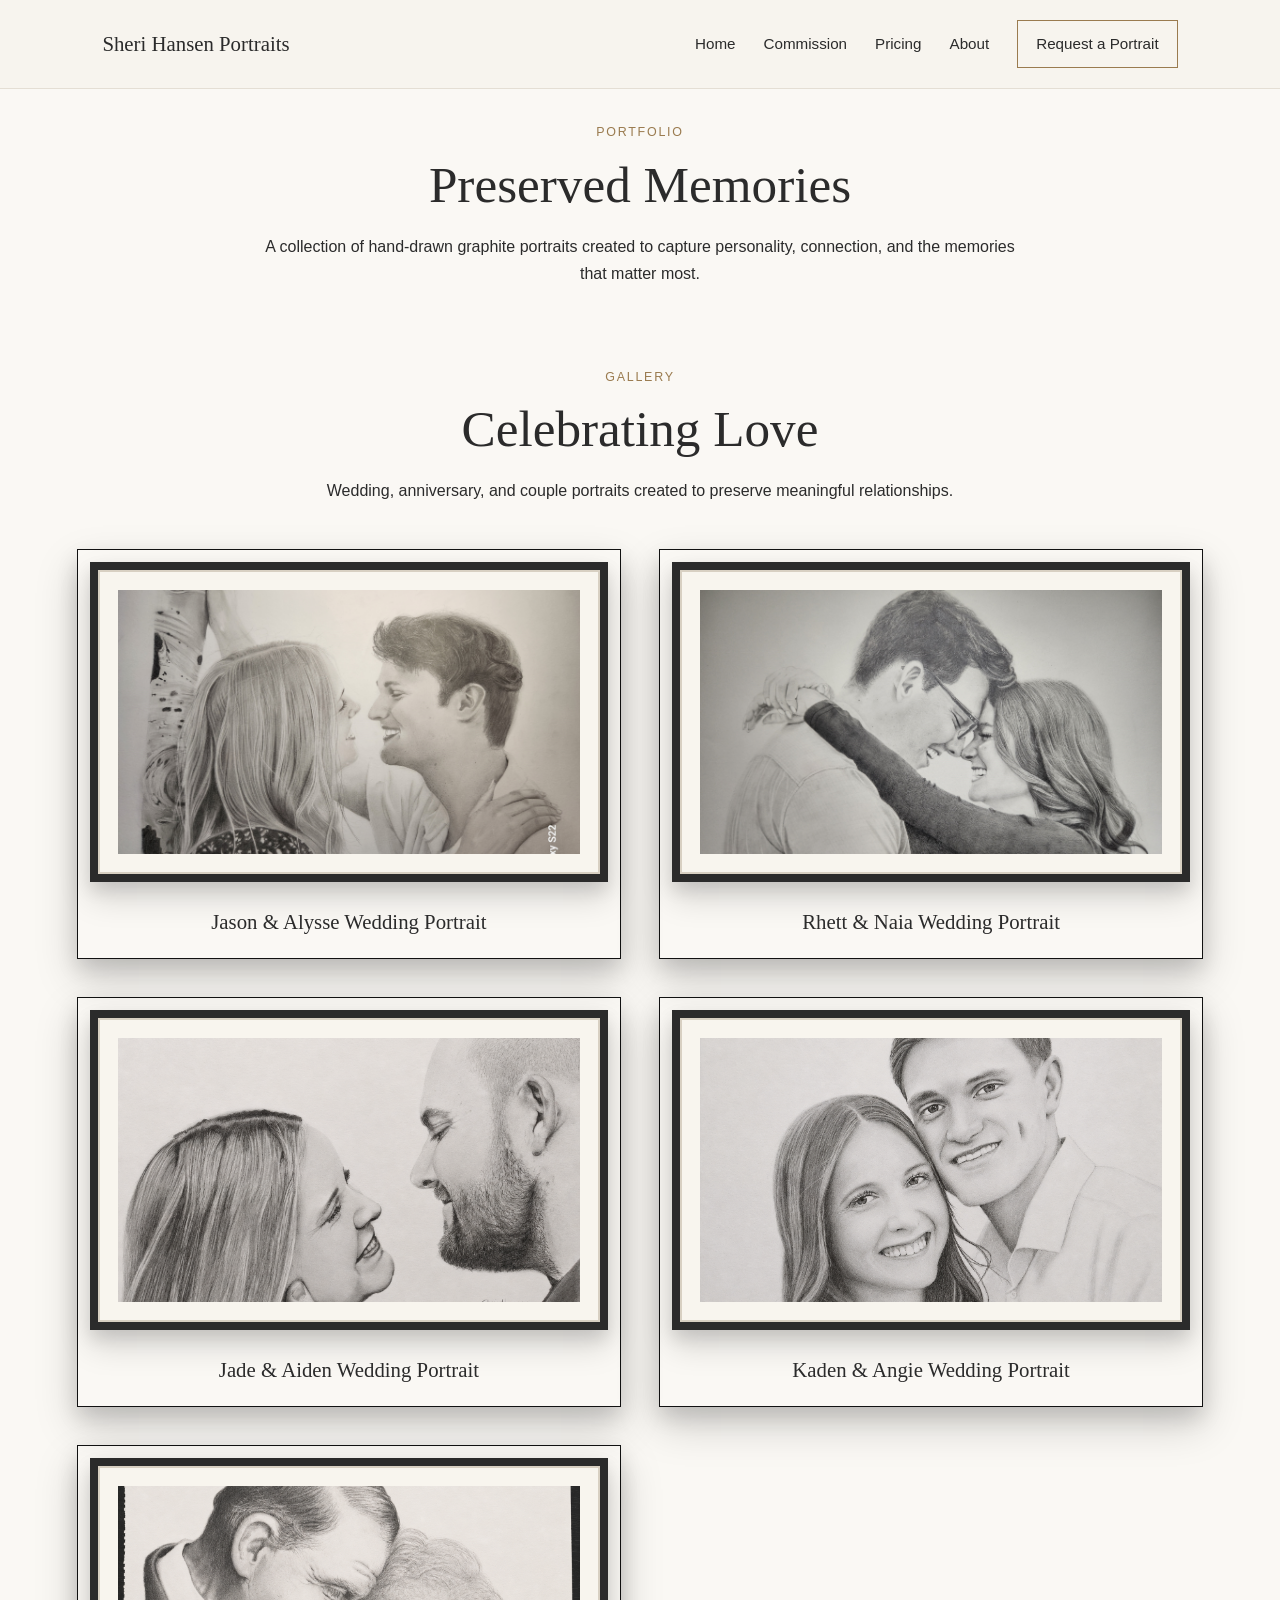
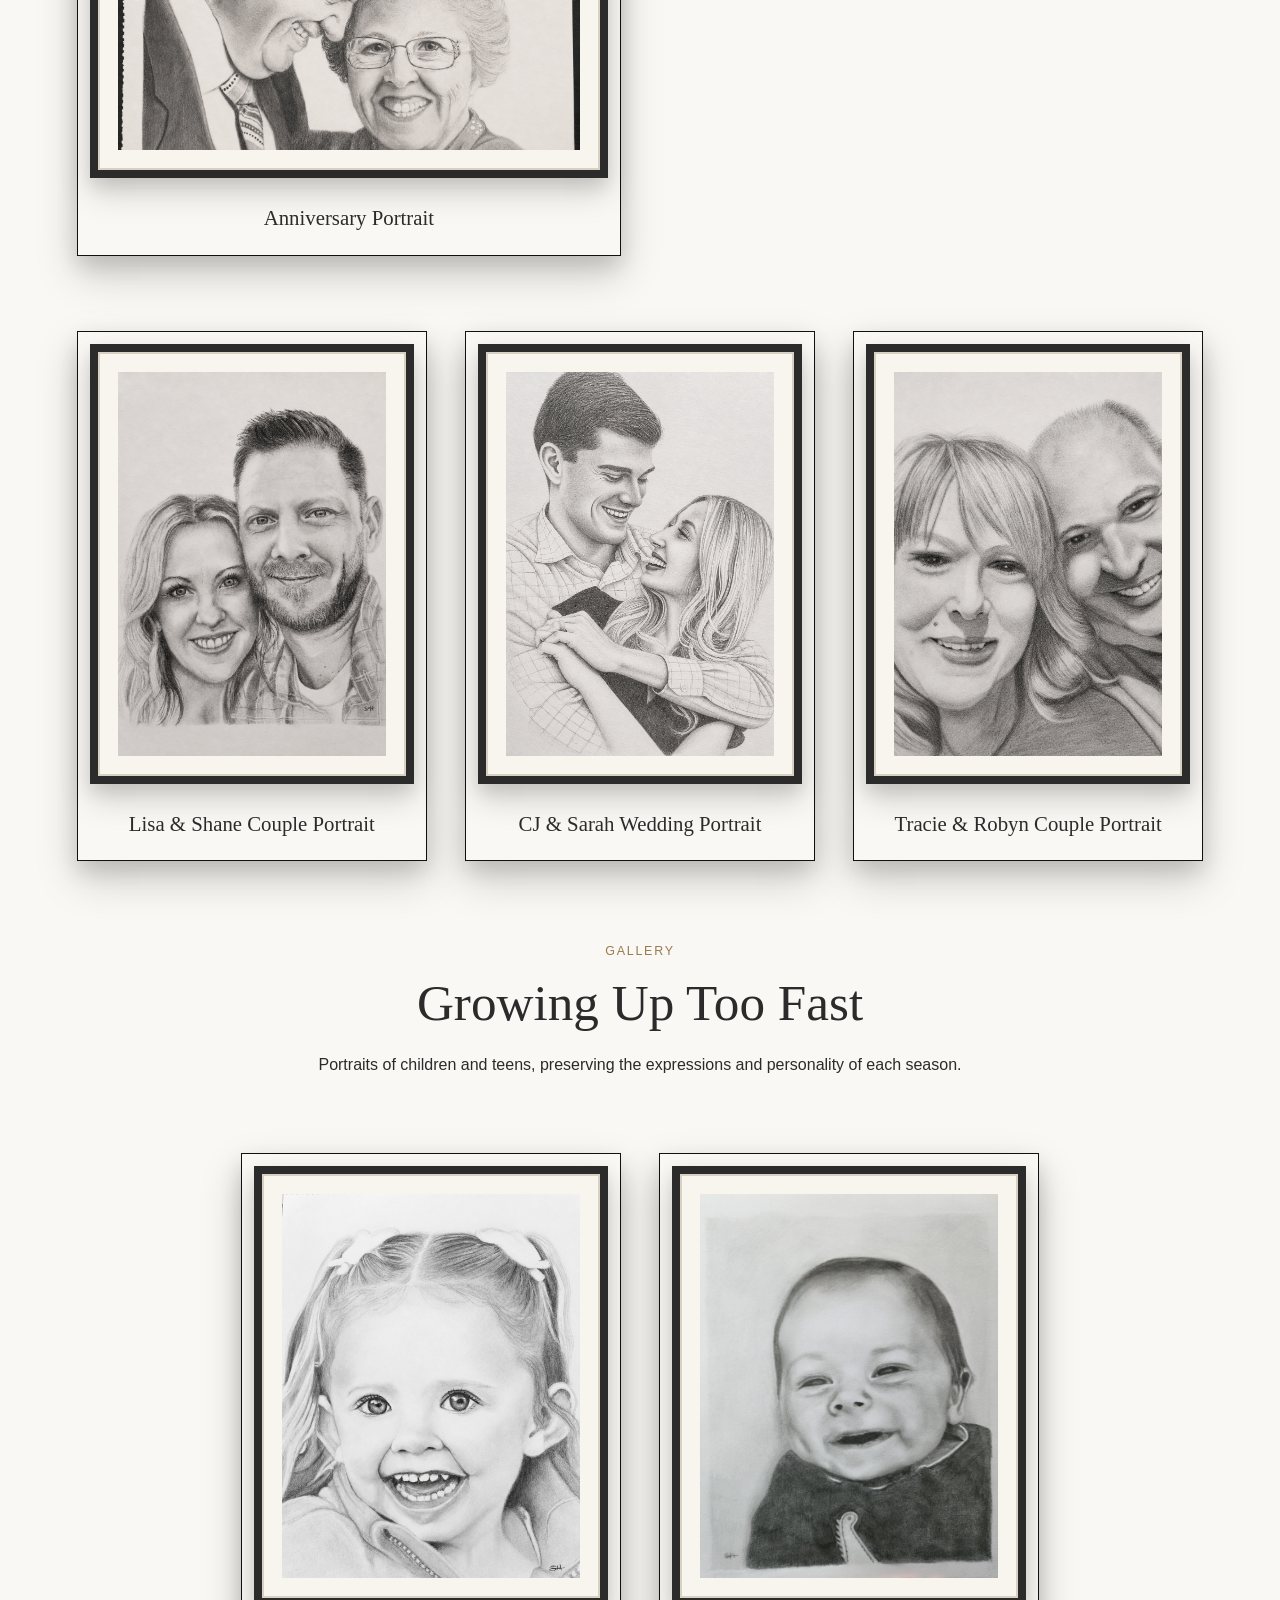
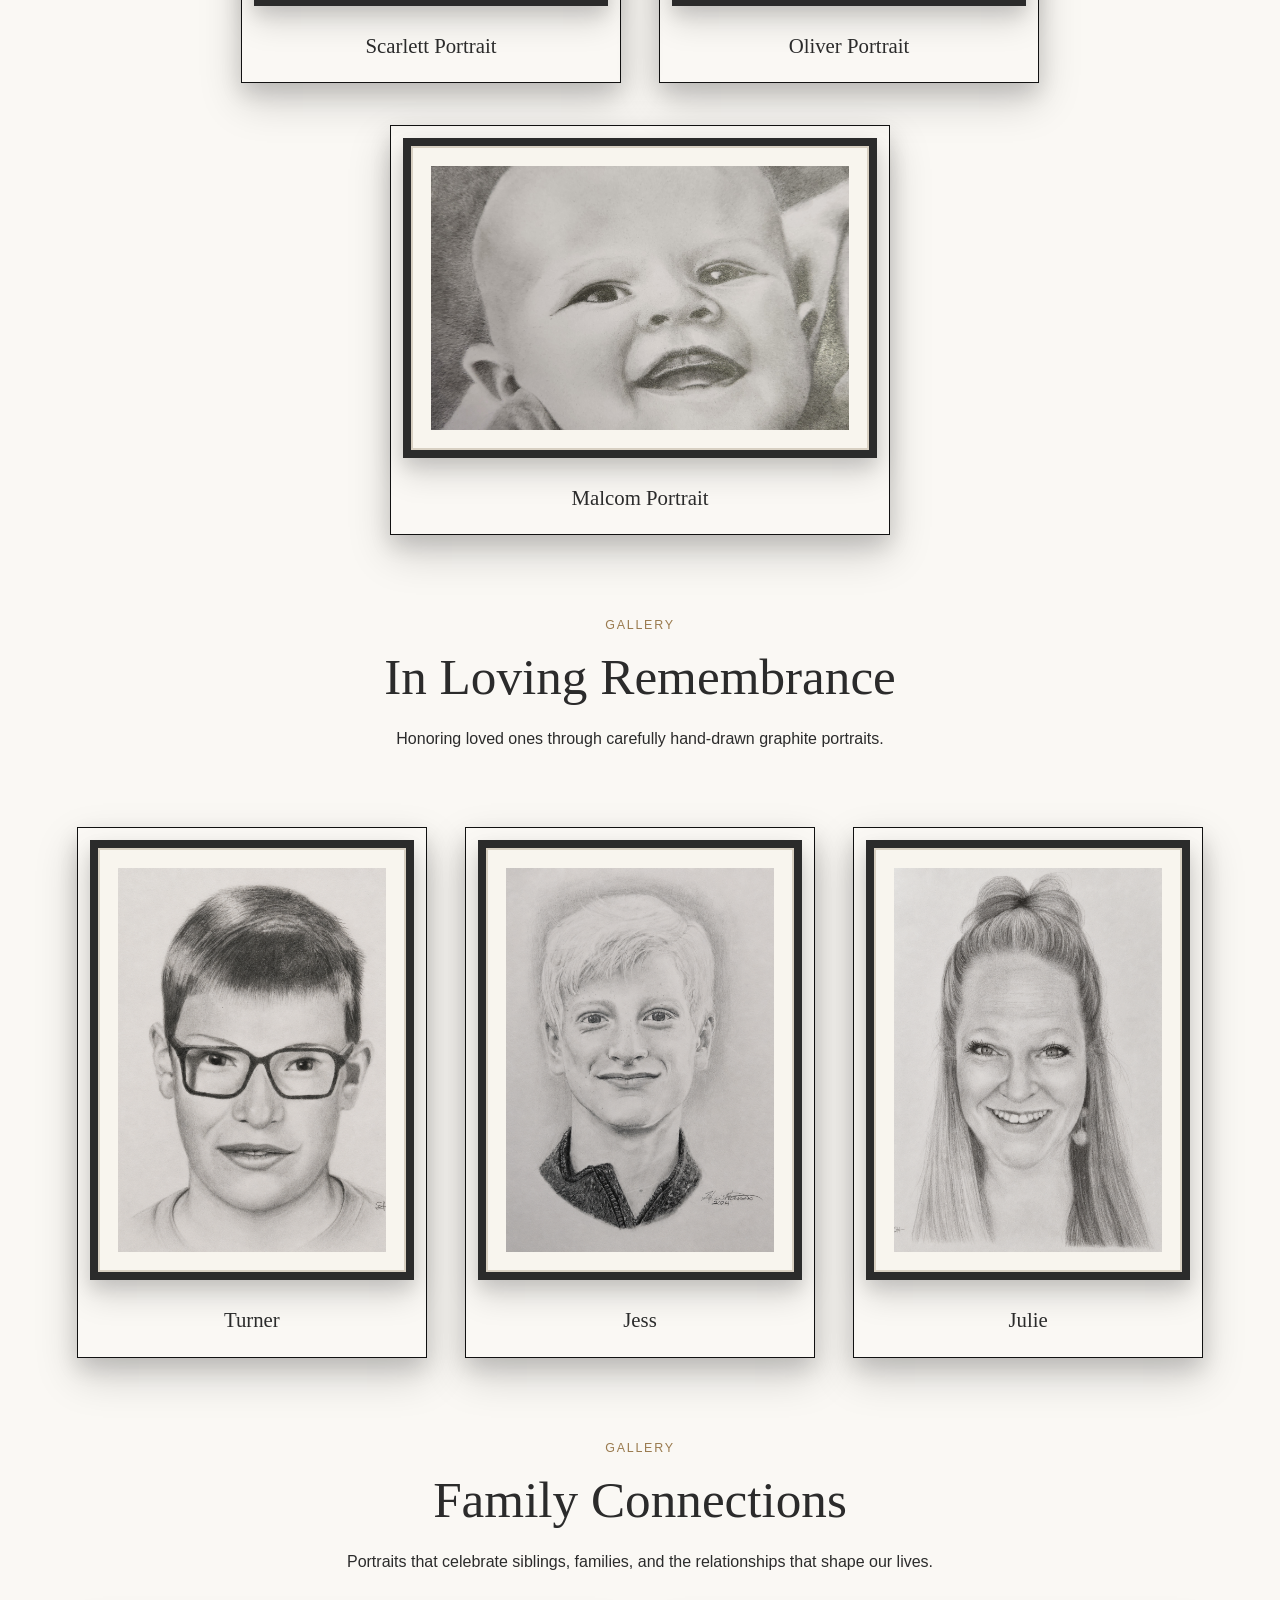
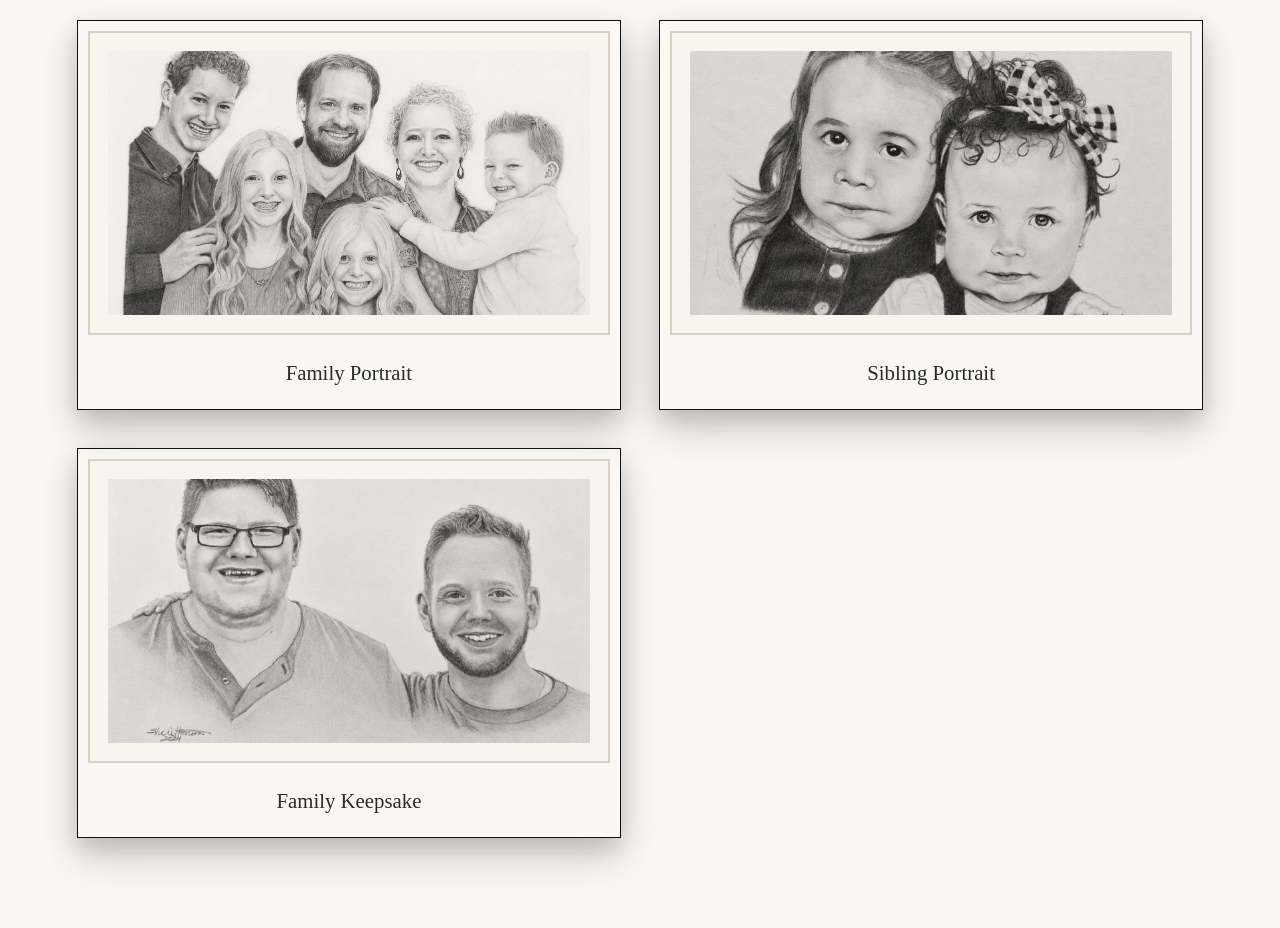
==== gallery.html @ cb13f65e "Initial website" ====
<!DOCTYPE html>
<html lang="en">
  <head>
    <meta charset="UTF-8" />
    <meta name="viewport" content="width=device-width, initial-scale=1.0" />
    <title>Sheri Hansen Portraits</title>
    <link rel="stylesheet" href="styles.css" />
  </head>

  <body>
    <header class="site-header">
      <a href="index.html" class="logo">Sheri Hansen Portraits</a>

      <nav class="nav">
        <a href="Index.html">Home</a>
        <a href="Index.html#process">Commission</a>
        <a href="index.html#pricing">Pricing</a>
        <a href="index.html#about">About</a>
        <a href="index.html#contact" class="nav-button">Request a Portrait</a>
      </nav>
    </header>

    <main>
      <section id="gallery" class="section full-gallery">
        <div class="section-heading">
          <p class="eyebrow">Portfolio</p>
          <h2>Preserved Memories</h2>
          <p>
            A collection of hand-drawn graphite portraits created to capture
            personality, connection, and the memories that matter most.
          </p>
        </div>

        <section class="gallery-category" id="celebrating-love">
          <div class="gallery-category-heading">
            <p class="eyebrow">Gallery</p>
            <h2>Celebrating Love</h2>
            <p>
              Wedding, anniversary, and couple portraits created to preserve
              meaningful relationships.
            </p>
          </div>

          <div class="landscape-grid gallery-grid">
            <!-- landscape-oriented images -->

            <figure class="landscape">
              <div class="art-frame">
                <img
                  src="images/digitallyFinalized/alysse&jasonFinal.jpg"
                  alt="Wedding graphite portrait"
                />
              </div>
              <figcaption>Jason & Alysse Wedding Portrait</figcaption>
            </figure>

            <figure class="landscape">
              <div class="art-frame">
                <img
                  src="images/digitallyFinalized/rhett&NaiaFinalCropped.jpg"
                  alt="Wedding graphite portrait"
                />
              </div>
              <figcaption>Rhett & Naia Wedding Portrait</figcaption>
            </figure>

            <figure class="landscape">
              <div class="art-frame">
                <img
                  src="images/digitallyFinalized/Jade&Aiden.png"
                  alt="Wedding graphite portrait"
                />
              </div>
              <figcaption>Jade & Aiden Wedding Portrait</figcaption>
            </figure>
            <figure class="landscape">
              <div class="art-frame">
                <img
                  src="images/digitallyFinalized/Kaden&Angie.png"
                  alt="Wedding graphite portrait"
                />
              </div>
              <figcaption>Kaden & Angie Wedding Portrait</figcaption>
            </figure>

            <figure class="landscape">
              <div class="art-frame">
                <img
                  src="images/digitallyFinalized/Martin&Genene.png"
                  alt="Older couple graphite portrait"
                />
              </div>
              <figcaption>Anniversary Portrait</figcaption>
            </figure>
          </div>
          <div class="gallery-grid portrait-grid">
            <figure class="portrait">
              <div class="art-frame">
                <img src="images/digitallyFinalized/Lisa&Shane.png" alt="" />
              </div>
              <figcaption>Lisa & Shane Couple Portrait</figcaption>
            </figure>
            <figure class="portrait">
              <div class="art-frame">
                <img src="images/digitallyFinalized/CJ&Sara.png" alt="" />
              </div>
              <figcaption>CJ & Sarah Wedding Portrait</figcaption>
            </figure>
            <figure class="portrait">
              <div class="art-frame">
                <img src="images/digitallyFinalized/Tracie&Robyn.png" alt="" />
              </div>
              <figcaption>Tracie & Robyn Couple Portrait</figcaption>
            </figure>
          </div>
        </section>

        <section class="gallery-category" id="growing-up-too-fast">
          <div class="gallery-category-heading">
            <p class="eyebrow">Gallery</p>
            <h2>Growing Up Too Fast</h2>
            <p>
              Portraits of children and teens, preserving the expressions and
              personality of each season.
            </p>
          </div>

          <div class="gallery-grid portrait-grid four-piece-grid">
            <figure class="portrait">
              <div class="art-frame">
                <img
                  src="images/digitallyFinalized/ScarlettLightingAdjustment.png"
                  alt="Child graphite portrait"
                />
              </div>
              <figcaption>Scarlett Portrait</figcaption>
            </figure>

            <figure class="portrait">
              <div class="art-frame">
                <img
                  src="images/digitallyFinalized/OliverCropped.jpg"
                  alt="Child graphite portrait"
                />
              </div>
              <figcaption>Oliver Portrait</figcaption>
            </figure>
          </div>
          <div class="landscape-grid gallery-grid">
            <figure class="landscape center-piece">
              <div class="art-frame">
                <img
                  src="images/digitallyFinalized/MalcomDrawing.jpg"
                  alt="Child graphite portrait"
                />
              </div>
              <figcaption>Malcom Portrait</figcaption>
            </figure>
          </div>
        </section>
        <section class="gallery-category" id="loving-remembrance">
          <div class="gallery-category-heading">
            <p class="eyebrow">Gallery</p>
            <h2>In Loving Remembrance</h2>
            <p>
              Honoring loved ones through carefully hand-drawn graphite
              portraits.
            </p>
          </div>
          <div class="gallery-grid portrait-grid">
            <figure class="portrait">
              <div class="art-frame">
                <img
                  src="images/digitallyFinalized/Turner.png"
                  alt="Child graphite portrait"
                />
              </div>
              <figcaption>Turner</figcaption>
            </figure>
            <figure class="portrait">
              <div class="art-frame">
                <img
                  src="images/digitallyFinalized/Jess.png"
                  alt="Teen graphite portrait"
                />
              </div>
              <figcaption>Jess</figcaption>
            </figure>
            <figure class="portrait">
              <div class="art-frame">
                <img
                  src="images/digitallyFinalized/JulieM.png"
                  alt="Teen graphite portrait"
                />
              </div>
              <figcaption>Julie</figcaption>
            </figure>
          </div>
        </section>
        <section class="gallery-category" id="family-connections">
          <div class="gallery-category-heading">
            <p class="eyebrow">Gallery</p>
            <h2>Family Connections</h2>
            <p>
              Portraits that celebrate siblings, families, and the relationships
              that shape our lives.
            </p>
          </div>

          <div class="gallery-grid landscape-grid">
            <figure class="landscape">
              <img
                src="images/digitallyFinalized/dureeFamilyNoReflection.png"
                alt="Family graphite portrait"
              />
              <figcaption>Family Portrait</figcaption>
            </figure>

            <figure class="landscape">
              <img
                src="images/digitallyFinalized/TeschKids.png"
                alt="Two young children graphite portrait"
              />
              <figcaption>Sibling Portrait</figcaption>
            </figure>

            <figure class="landscape">
              <img
                src="images/digitallyFinalized/LoreBoys.png"
                alt="Two adult children graphite portrait"
              />
              <figcaption>Family Keepsake</figcaption>
            </figure>
          </div>
        </section>
      </section>
    </main>
  </body>
</html>
---- styles.css ----
/* ======================================
   VARIABLES
====================================== */

:root {
  --bg: #faf8f4;
  --paper: #ffffff;
  --text: #2b2b2b;
  --muted: #6f6a63;
  --accent: #9a7b4f;
  --border: #e4ded4;

  --heading: Georgia, "Times New Roman", serif;
  --body: Arial, sans-serif;
}

/* ======================================
     GLOBAL RESET
  ====================================== */

* {
  box-sizing: border-box;
}

html {
  scroll-behavior: smooth;
}

body {
  margin: 0;
  font-family: var(--body);
  background: var(--bg);
  color: var(--text);
  line-height: 1.7;
}

img {
  width: 100%;
  display: block;
}

a {
  color: inherit;
  text-decoration: none;
}

/* ======================================
     TYPOGRAPHY
  ====================================== */

h1,
h2,
h3 {
  font-family: var(--heading);
  font-weight: normal;
  line-height: 1.15;
}

h1 {
  font-size: clamp(2.5rem, 6vw, 5rem);
  margin: 0 0 24px;
}

h2 {
  font-size: clamp(2rem, 4vw, 3.5rem);
  margin: 0 0 18px;
}

h3 {
  font-size: 1.5rem;
}

.eyebrow {
  text-transform: uppercase;
  letter-spacing: 0.14em;
  color: var(--accent);
  font-size: 0.78rem;
  margin-bottom: 12px;
}

/* ======================================
     HEADER / NAVIGATION
  ====================================== */

.site-header {
  display: flex;
  justify-content: space-between;
  align-items: center;

  position: fixed;
  top: 0;
  left: 0;
  right: 0;

  z-index: 1000;

  padding: 20px 8%;

  border-bottom: 1px solid var(--border);

  background: rgba(247, 244, 238, 0.95);
  backdrop-filter: blur(10px);
}

.logo {
  font-family: var(--heading);
  font-size: 1.3rem;
}

.nav {
  display: flex;
  gap: 28px;
  align-items: center;
  font-size: 0.95rem;
}

.nav-button {
  border: 1px solid var(--accent);
  padding: 10px 18px;
}

/* ======================================
     HERO
  ====================================== */

.hero {
  display: grid;
  grid-template-columns: 1fr 1fr;
  min-height: 80vh;
  align-items: center;

  padding-top: 120px;
  background: #f6f3ee;
}

.hero-image img {
  height: 80vh;
  object-fit: cover;
}

.hero-content {
  padding: 8%;
  max-width: 620px;
}

/* ======================================
     BUTTONS
  ====================================== */

.button-group {
  display: flex;
  gap: 16px;
  margin-top: 32px;
}

.button {
  display: inline-block;
  background: var(--accent);
  color: white;
  padding: 13px 24px;
  border: 1px solid var(--accent);
  cursor: pointer;
}

.button-outline {
  background: transparent;
  color: var(--text);
}

/* ======================================
     GENERIC SECTIONS
  ====================================== */

.section {
  padding: 90px 6%;
}

.section-heading {
  text-align: center;
  max-width: 760px;
  margin: 0 auto 50px;
}

.center {
  text-align: center;
  margin-top: 42px;
}

/* ======================================
     ABOUT
  ====================================== */

.about {
  display: grid;
  grid-template-columns: 1fr 1fr;
  gap: 60px;
  align-items: center;
}

.about img {
  aspect-ratio: 4 / 5;
  object-fit: cover;
}

/* ======================================
     TESTIMONIALS
  ====================================== */

.testimonial-grid {
  display: grid;
  grid-template-columns: repeat(3, 1fr);
  gap: 28px;
}

.testimonial-grid article {
  background: var(--paper);
  border: 1px solid var(--border);
  padding: 32px;
}

.testimonial-grid p {
  font-family: var(--heading);
  font-size: 1.35rem;
}

.testimonial-grid span {
  color: var(--muted);
}

/* ======================================
     GALLERY
  ====================================== */

.full-gallery,
.gallery {
  padding: 110px 6% 90px;
  background: var(--bg);
}

.gallery-category {
  margin-top: 80px;
}

.gallery-category-heading {
  max-width: 760px;
  margin: 0 auto 45px;
  text-align: center;
}

.gallery-grid {
  display: grid;
  grid-template-columns: repeat(auto-fit, minmax(260px, 1fr));
  gap: 38px;
  max-width: 1200px;
  margin: 0 auto;
}
.center-piece {
  grid-column: 1 / -1;
  justify-self: center;
  max-width: 500px;
  width: 100%;
  margin-bottom: 50px;
}
.gallery-grid.portrait-grid.four-piece-grid {
  display: grid;
  grid-template-columns: repeat(2, 380px);
  justify-content: center;
  gap: 38px;
}
.landscape-grid {
  display: grid;
  grid-template-columns: repeat(auto-fit, minmax(350px, 350px));
  justify-content: center;
  gap: 38px;
}

/* Framed Artwork */
.art-frame:hover {
  transform: translateY(-6px) scale(1.02);
}
.art-frame {
  /* background: linear-gradient(135deg, #8f7547, #c4ab78, #8a6f43); */
  background: #2b2b2b;
  padding: 10px;

  box-shadow: 0 8px 16px rgba(0, 0, 0, 0.1), 0 16px 30px rgba(0, 0, 0, 0.15);

  transition: all 0.3s ease;
}
.art-frame:hover {
  transform: translateY(-6px);
}
.art-frame img {
  background: #f8f5ee;

  border: 22px solid #f8f5ee;

  outline: 1px solid #d8d0c2;

  display: block;
}
.gallery-grid figcaption {
  margin-top: 14px;

  color: #2b2b2b; /* dark charcoal */

  font-family: var(--heading);

  font-size: 1.1rem;

  line-height: 1.4;
}
.gallery-grid figure {
  margin: 0;
  text-align: center;
  /* background: linear-gradient(135deg, #9f8555, #c5aa76, #8a6f42); */
  padding: 12px;

  border: 1px solid #111;

  box-shadow: 0 10px 20px rgba(0, 0, 0, 0.12), 0 18px 40px rgba(0, 0, 0, 0.18);

  transition: transform 0.35s ease, box-shadow 0.35s ease;
}

.gallery-grid figure:hover {
  transform: translateY(-8px) scale(1.03);

  box-shadow: 0 20px 35px rgba(0, 0, 0, 0.2), 0 30px 60px rgba(0, 0, 0, 0.25);
}

.gallery-grid img {
  width: 100%;

  aspect-ratio: 4 / 5;

  object-fit: cover;
  object-position: center;

  background: #f8f5ee;

  border: 18px solid #f8f5ee;
  outline: 2px solid #d8d0c2;
}

.gallery-grid figcaption {
  display: block;
  margin-top: 15px;
  padding: 10px 0;

  color: #2b2b2b;
  font-family: var(--heading);
  font-size: 1.3rem;

  /* background: yellow; */
}
.gallery-grid figure.portrait img {
  aspect-ratio: 4 / 5;
  object-fit: cover;
}

.gallery-grid figure.landscape img {
  aspect-ratio: 5 / 4;
  object-fit: cover;
}

.portrait-grid {
  grid-template-columns: repeat(auto-fit, minmax(260px, 1fr));
  margin-top: 75px;
}

.landscape-grid {
  grid-template-columns: repeat(auto-fit, minmax(360px, 1fr));
  margin-top: 42px;
}

.portrait-grid img {
  height: 420px;
  object-fit: contain;
}

.landscape-grid img {
  height: 300px;
  object-fit: contain;
}
/* ======================================
     PROCESS
  ====================================== */

.process-grid {
  display: grid;
  grid-template-columns: repeat(3, 1fr);
  gap: 28px;
}

.process-grid article {
  background: var(--paper);
  border: 1px solid var(--border);
  padding: 32px;
}

.process-grid span {
  color: var(--accent);
  font-family: var(--heading);
  font-size: 2rem;
}

/* ======================================
     PRICING
  ====================================== */

.pricing-grid {
  display: grid;
  grid-template-columns: repeat(3, 1fr);
  gap: 28px;
}

.pricing-grid article {
  background: var(--paper);
  border: 1px solid var(--border);
  padding: 32px;
}

.price {
  font-family: var(--heading);
  font-size: 2rem;
  color: var(--accent);
}

.pricing-note {
  max-width: 700px;
  margin: 40px auto 0;
  text-align: center;
  color: var(--muted);
  font-style: italic;
}

.founding-card,
.founding-text {
  text-align: center;
}

.founding-text {
  max-width: 550px;
  margin: 0 auto 20px;
  color: var(--muted);
}

/* ======================================
     CONTACT
  ====================================== */

.contact {
  background: #f1ece3;
}

.contact-card {
  max-width: 720px;
  margin: 0 auto;
  background: var(--paper);
  border: 1px solid var(--border);
  padding: 32px;
}

form {
  display: grid;
  gap: 18px;
  margin-top: 28px;
}

label {
  display: grid;
  gap: 8px;
}

input,
select,
textarea {
  width: 100%;
  padding: 13px;
  border: 1px solid var(--border);
  font: inherit;
  background: white;
}

/* ======================================
     FOOTER
  ====================================== */

.site-footer {
  background: #f8f6f2;
  padding: 3rem 1rem;
  text-align: center;
  border-top: 1px solid #e5e0d8;
}

.footer-content {
  max-width: 800px;
  margin: 0 auto;
}

.site-footer h3 {
  margin-bottom: 0.75rem;
}

.site-footer p {
  margin-bottom: 1rem;
}

.footer-nav {
  display: flex;
  justify-content: center;
  gap: 1.5rem;
  flex-wrap: wrap;
  margin: 1.5rem 0;
}

.footer-nav a,
.footer-contact a {
  text-decoration: none;
}

.copyright {
  font-size: 0.9rem;
  opacity: 0.7;
}
/* ======================================
     RESPONSIVE
  ====================================== */

@media (max-width: 850px) {
  .site-header {
    display: block;
  }

  .nav {
    margin-top: 18px;
    flex-wrap: wrap;
    gap: 16px;
  }

  .hero,
  .about {
    grid-template-columns: 1fr;
  }

  .hero-image img {
    height: auto;
  }

  .testimonial-grid,
  .gallery-grid,
  .process-grid,
  .pricing-grid {
    grid-template-columns: 1fr;
  }

  .button-group {
    flex-direction: column;
  }

  .gallery-grid figure:hover {
    transform: none;
  }
}
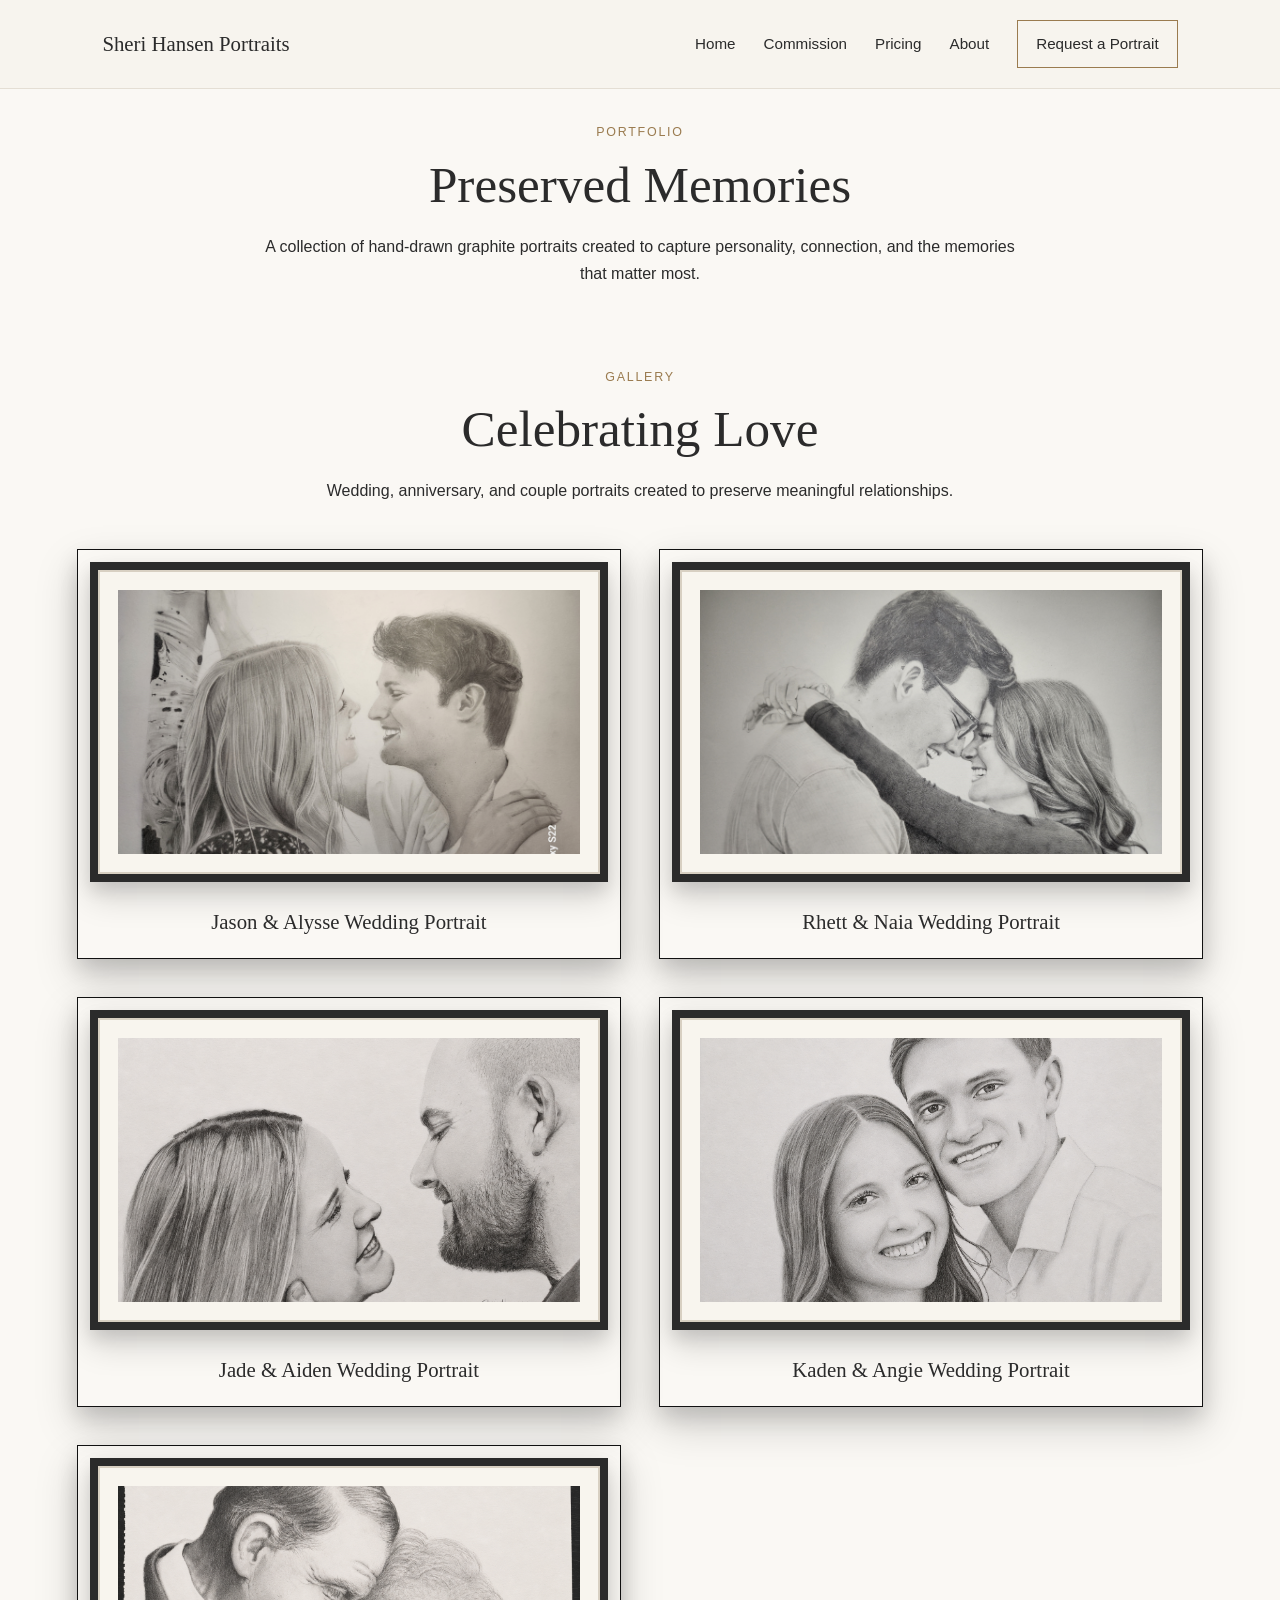
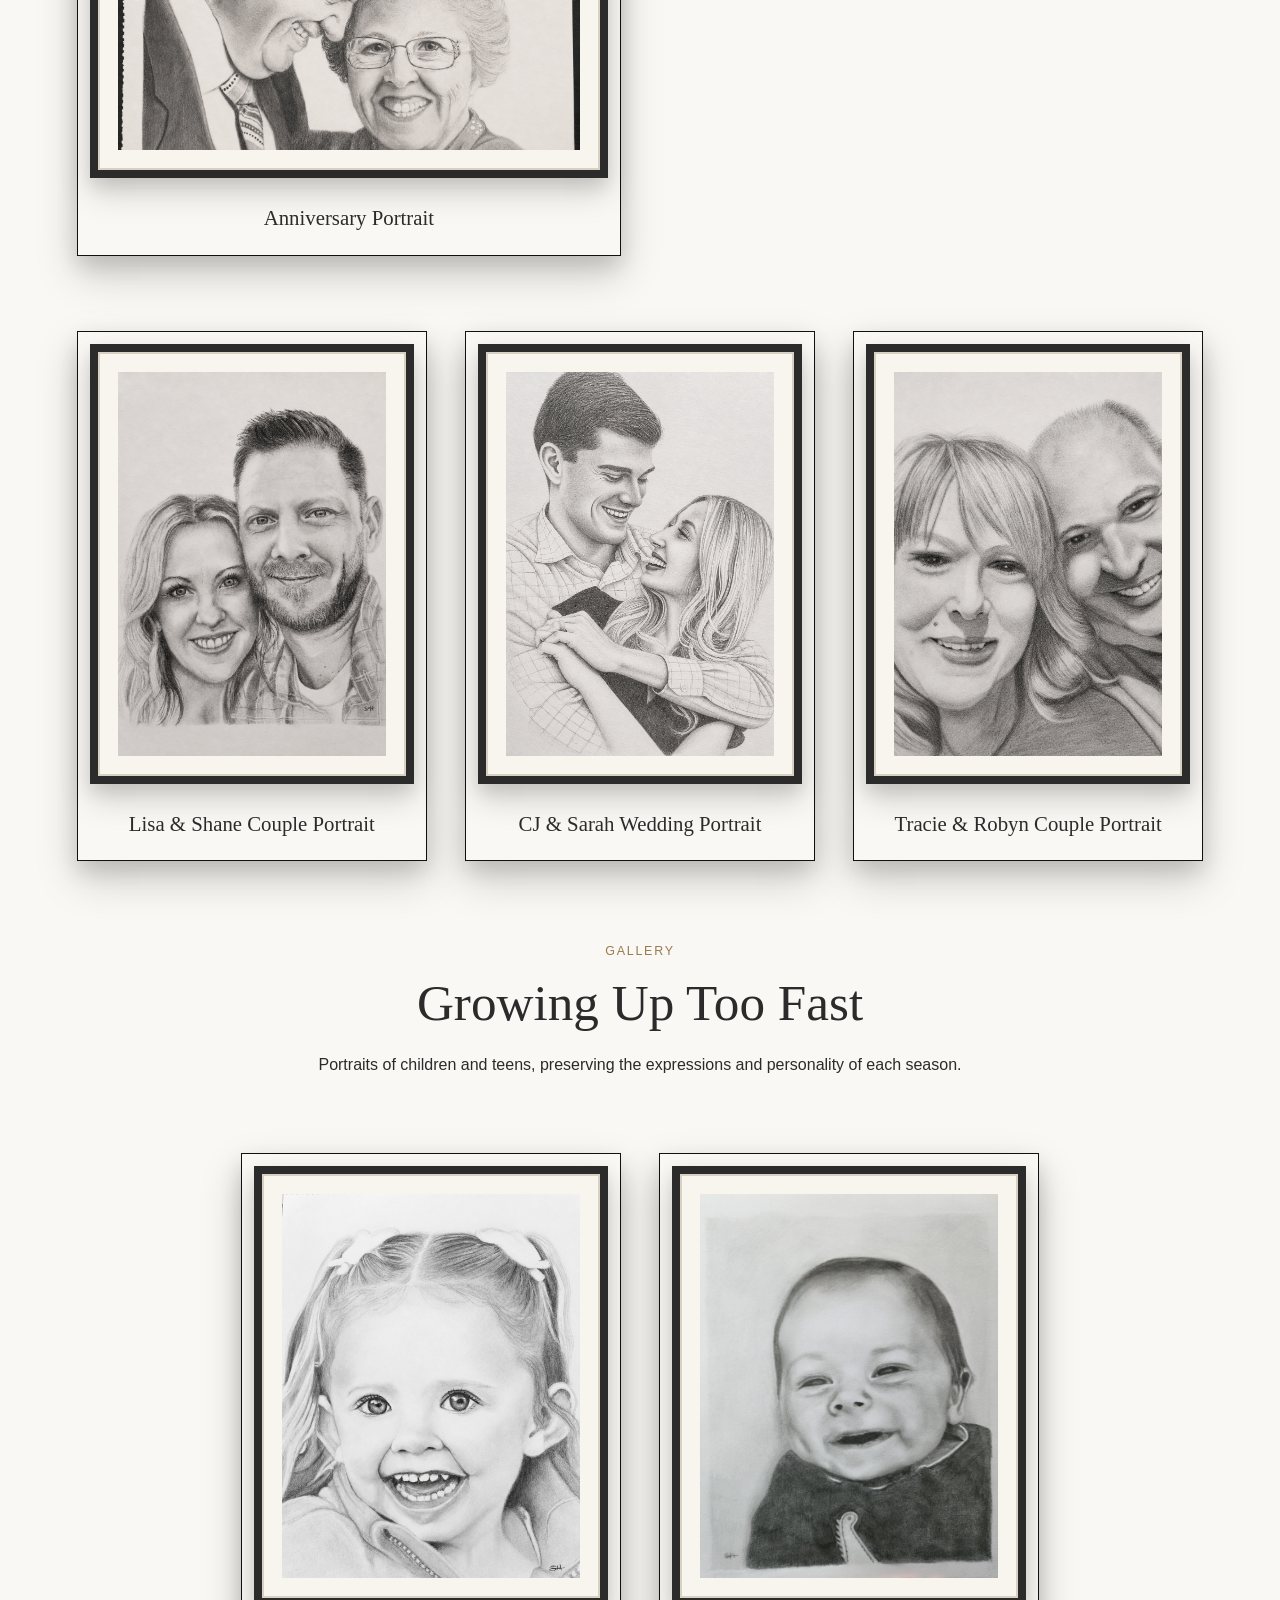
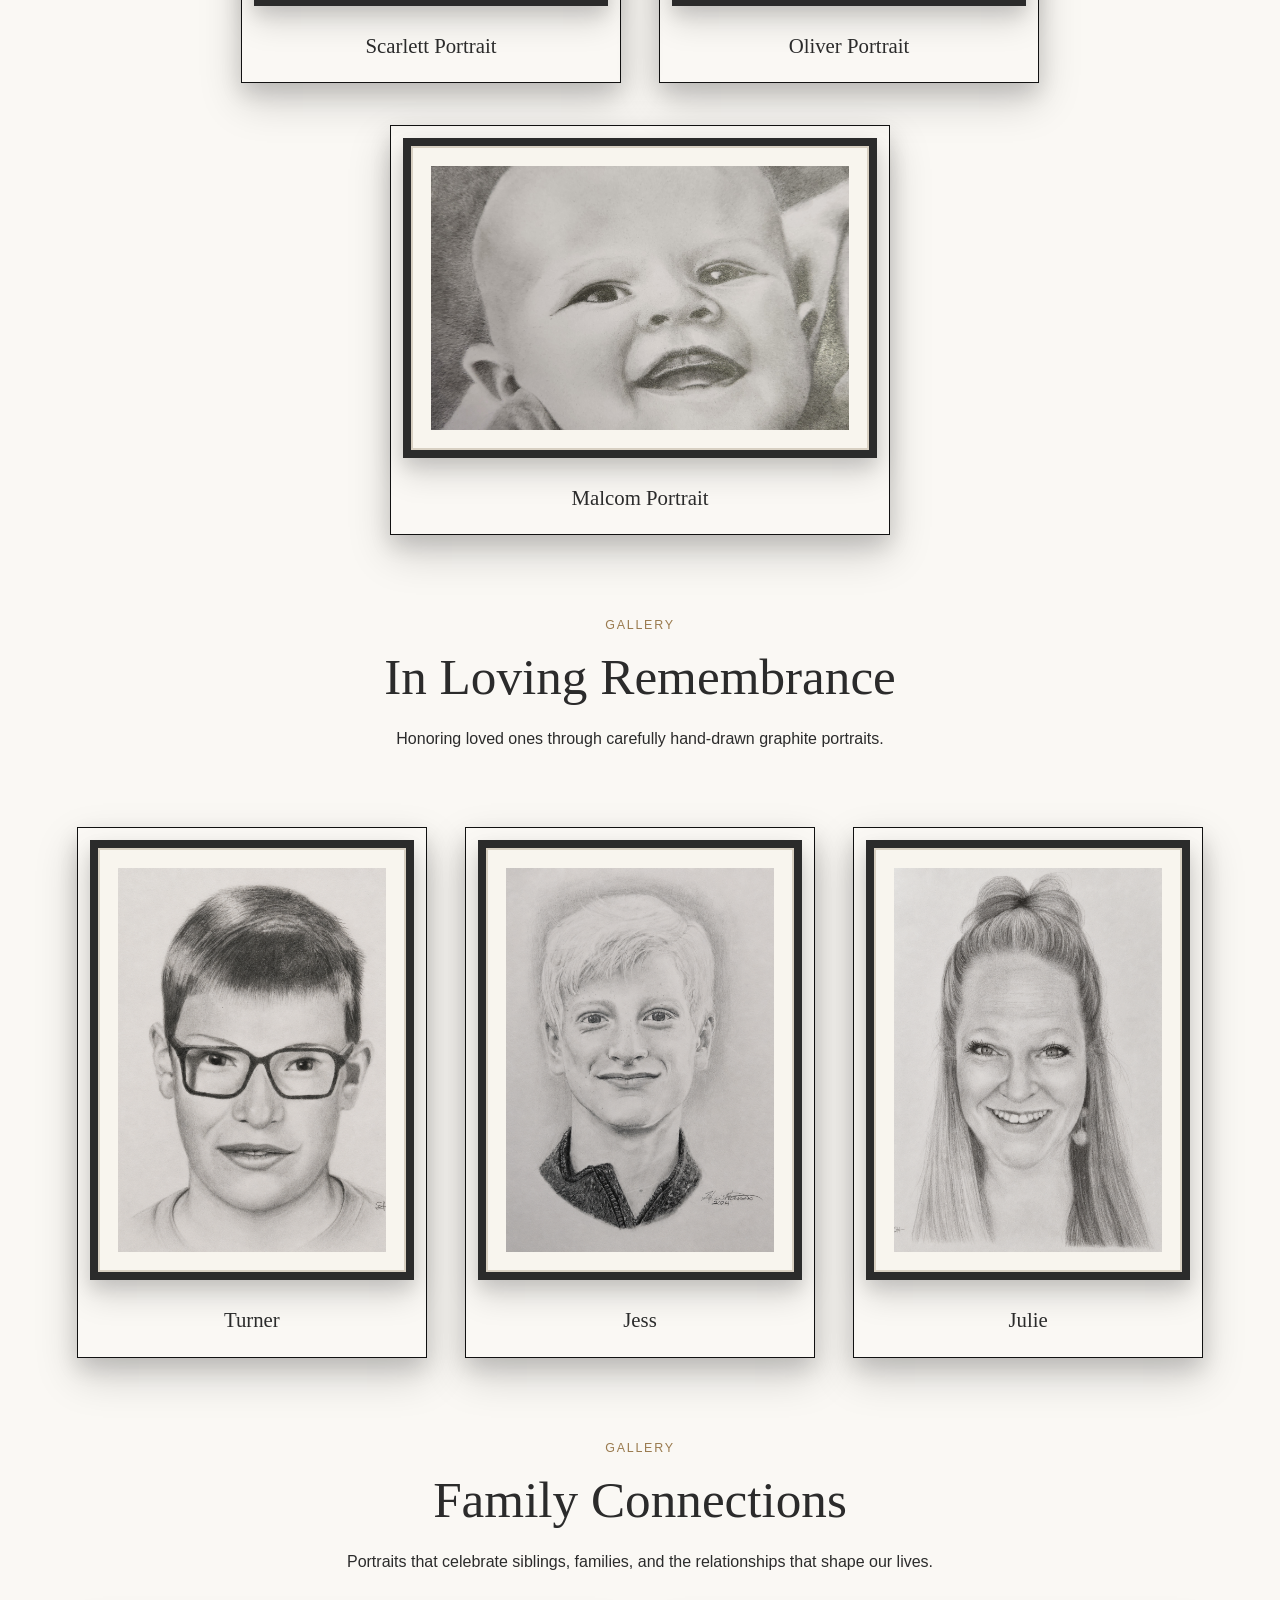
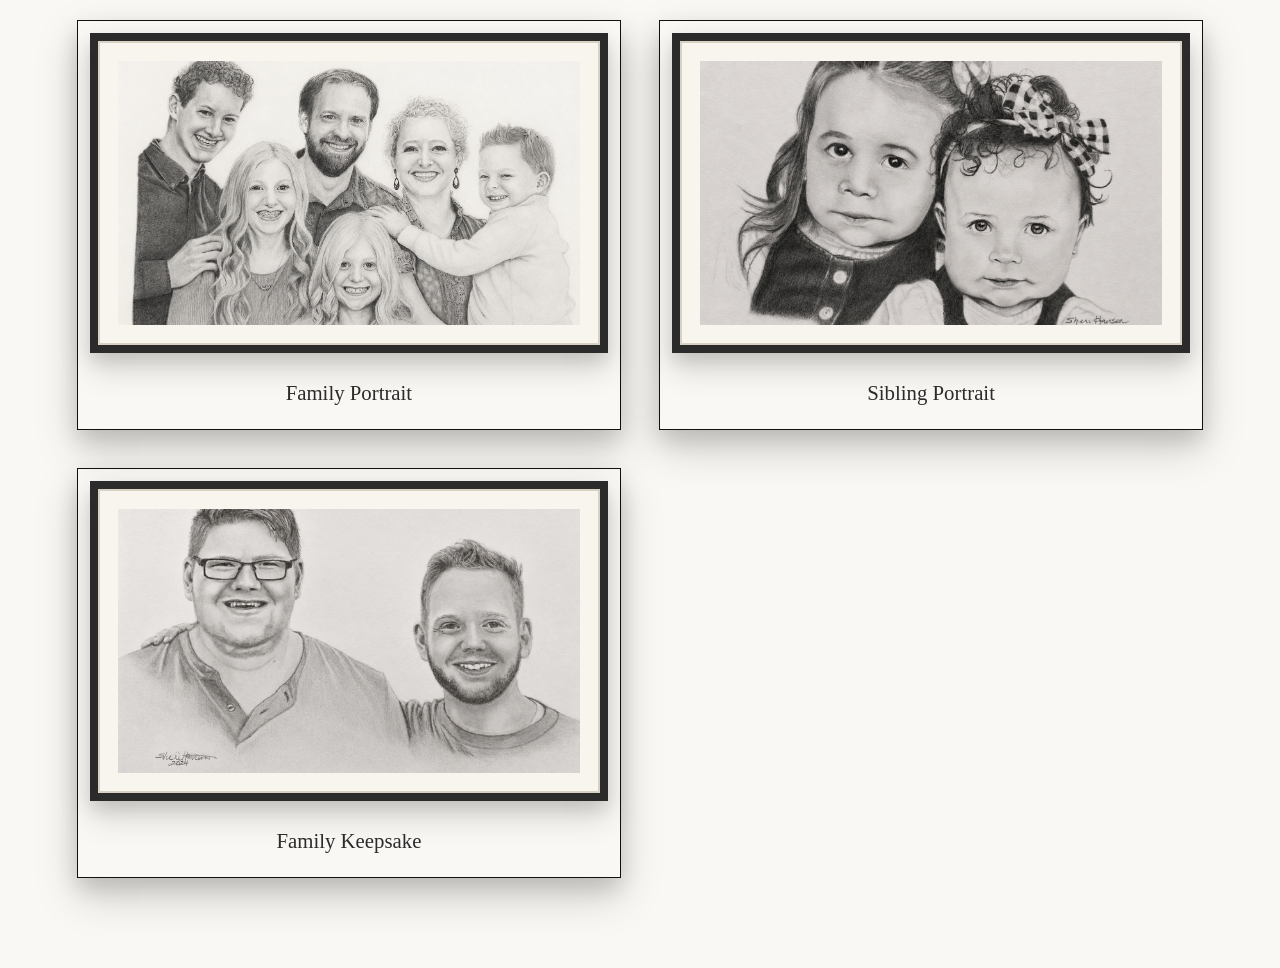
==== commit be3f8cfa: "Add framing to Family connections in gallery" ====
--- a/gallery.html
+++ b/gallery.html
@@ -209,26 +209,32 @@
 
           <div class="gallery-grid landscape-grid">
             <figure class="landscape">
-              <img
-                src="images/digitallyFinalized/dureeFamilyNoReflection.png"
-                alt="Family graphite portrait"
-              />
+              <div class="art-frame">
+                <img
+                  src="images/digitallyFinalized/dureeFamilyNoReflection.png"
+                  alt="Family graphite portrait"
+                />
+              </div>
               <figcaption>Family Portrait</figcaption>
             </figure>
 
             <figure class="landscape">
-              <img
-                src="images/digitallyFinalized/TeschKids.png"
-                alt="Two young children graphite portrait"
-              />
+              <div class="art-frame">
+                <img
+                  src="images/digitallyFinalized/TeschKids.png"
+                  alt="Two young children graphite portrait"
+                />
+              </div>
               <figcaption>Sibling Portrait</figcaption>
             </figure>
 
             <figure class="landscape">
-              <img
-                src="images/digitallyFinalized/LoreBoys.png"
-                alt="Two adult children graphite portrait"
-              />
+              <div class="art-frame">
+                <img
+                  src="images/digitallyFinalized/LoreBoys.png"
+                  alt="Two adult children graphite portrait"
+                />
+              </div>
               <figcaption>Family Keepsake</figcaption>
             </figure>
           </div>
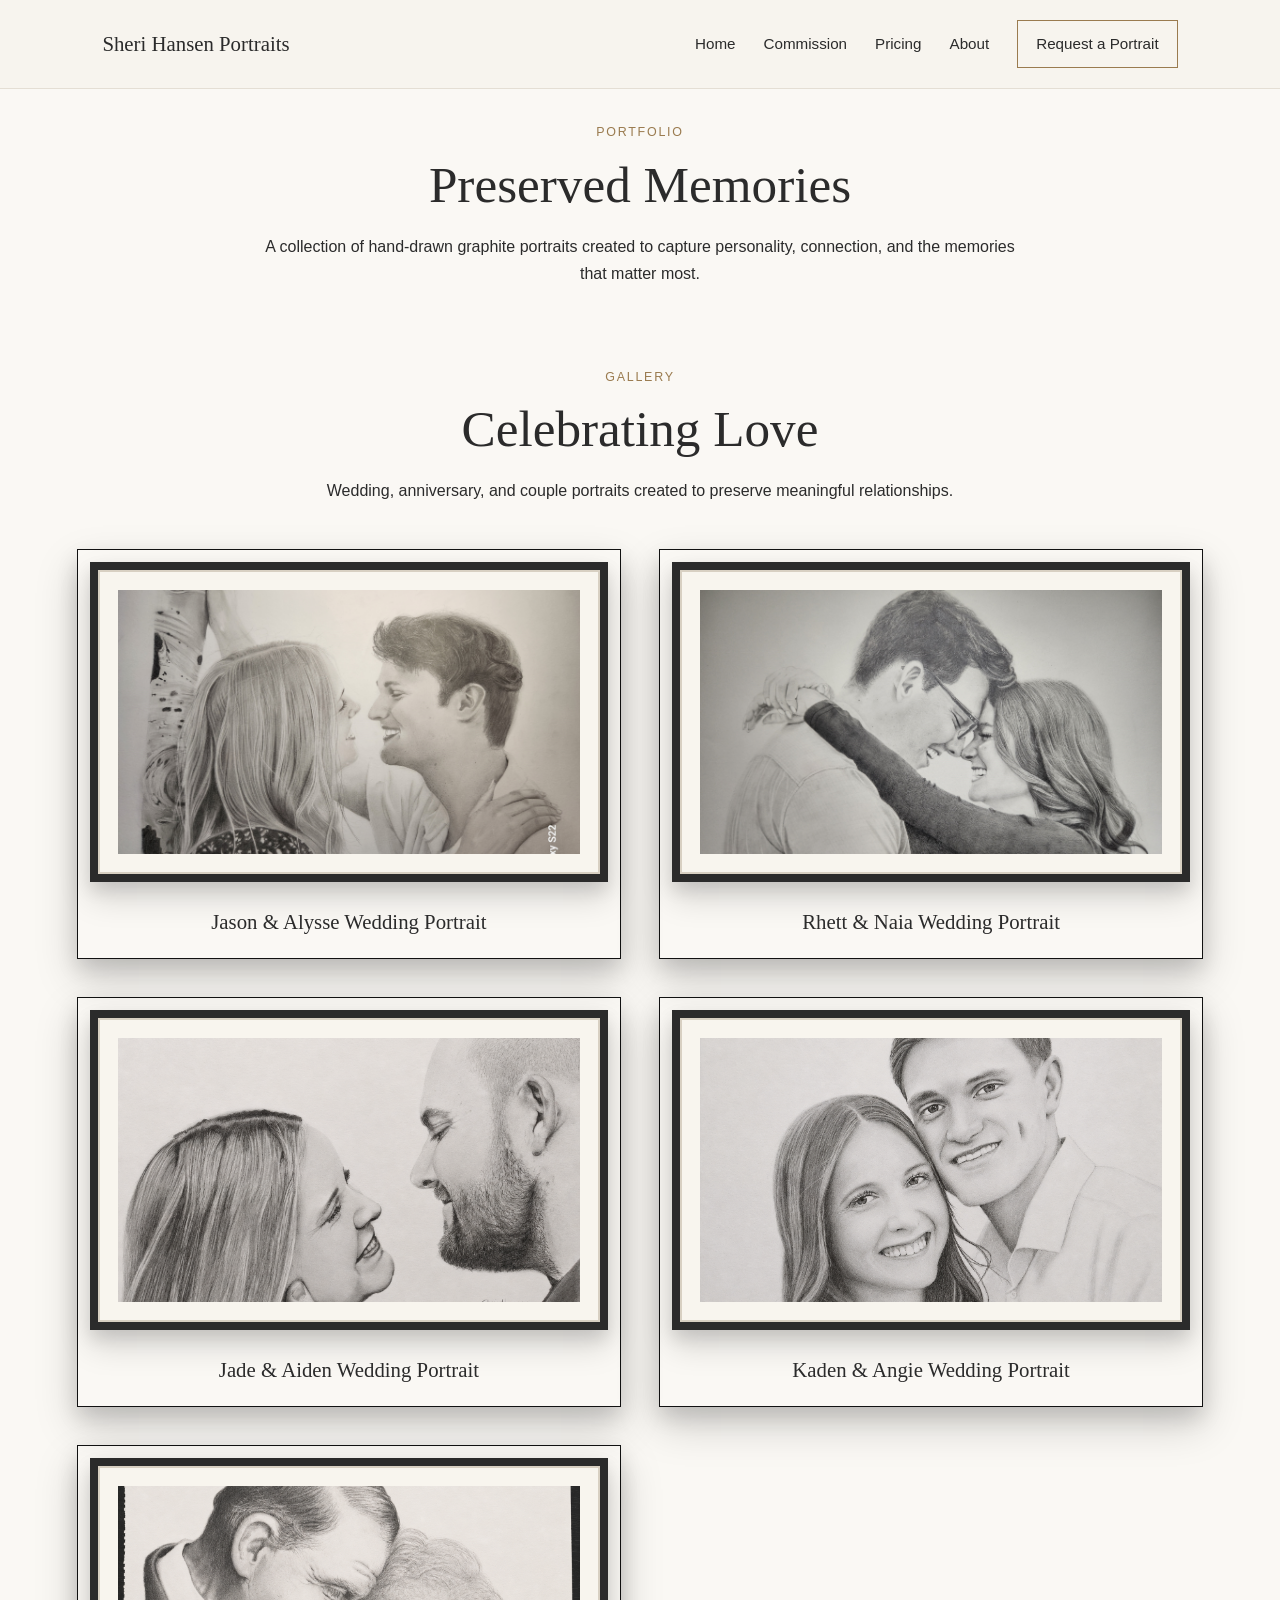
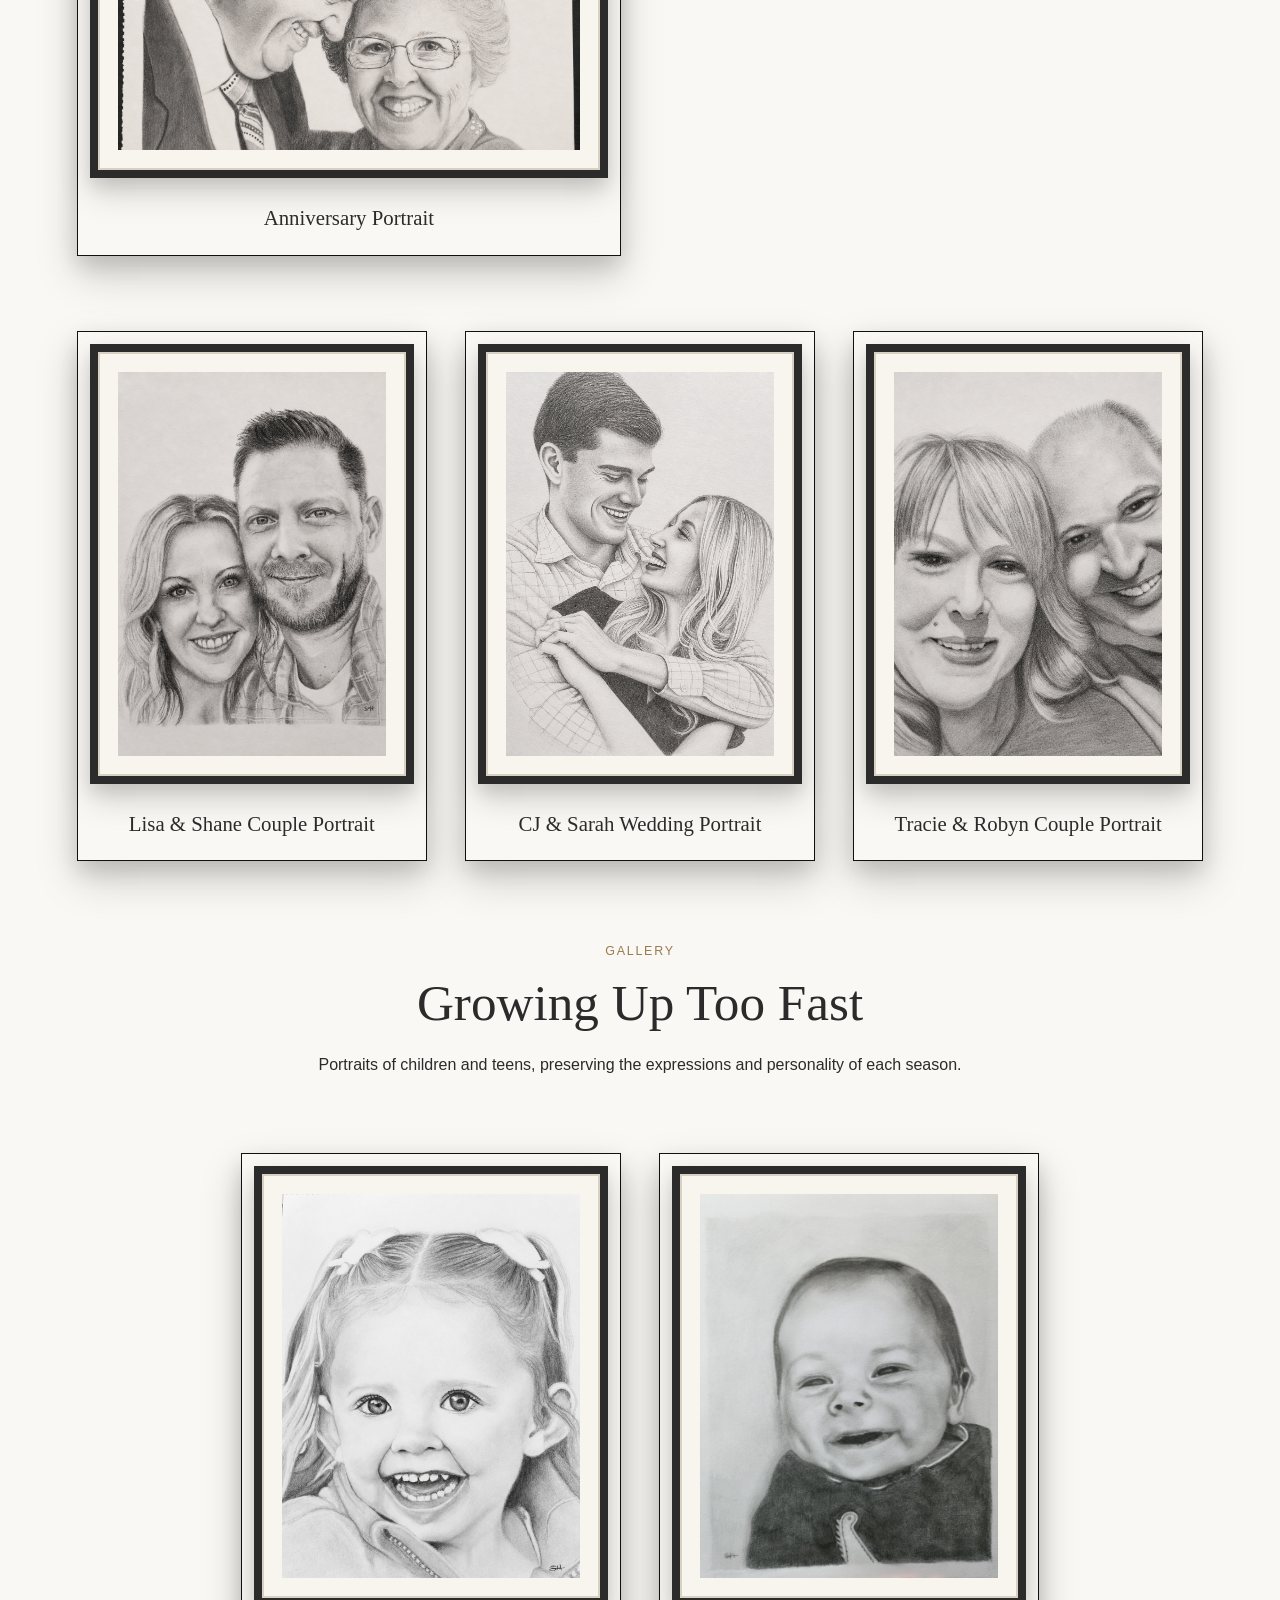
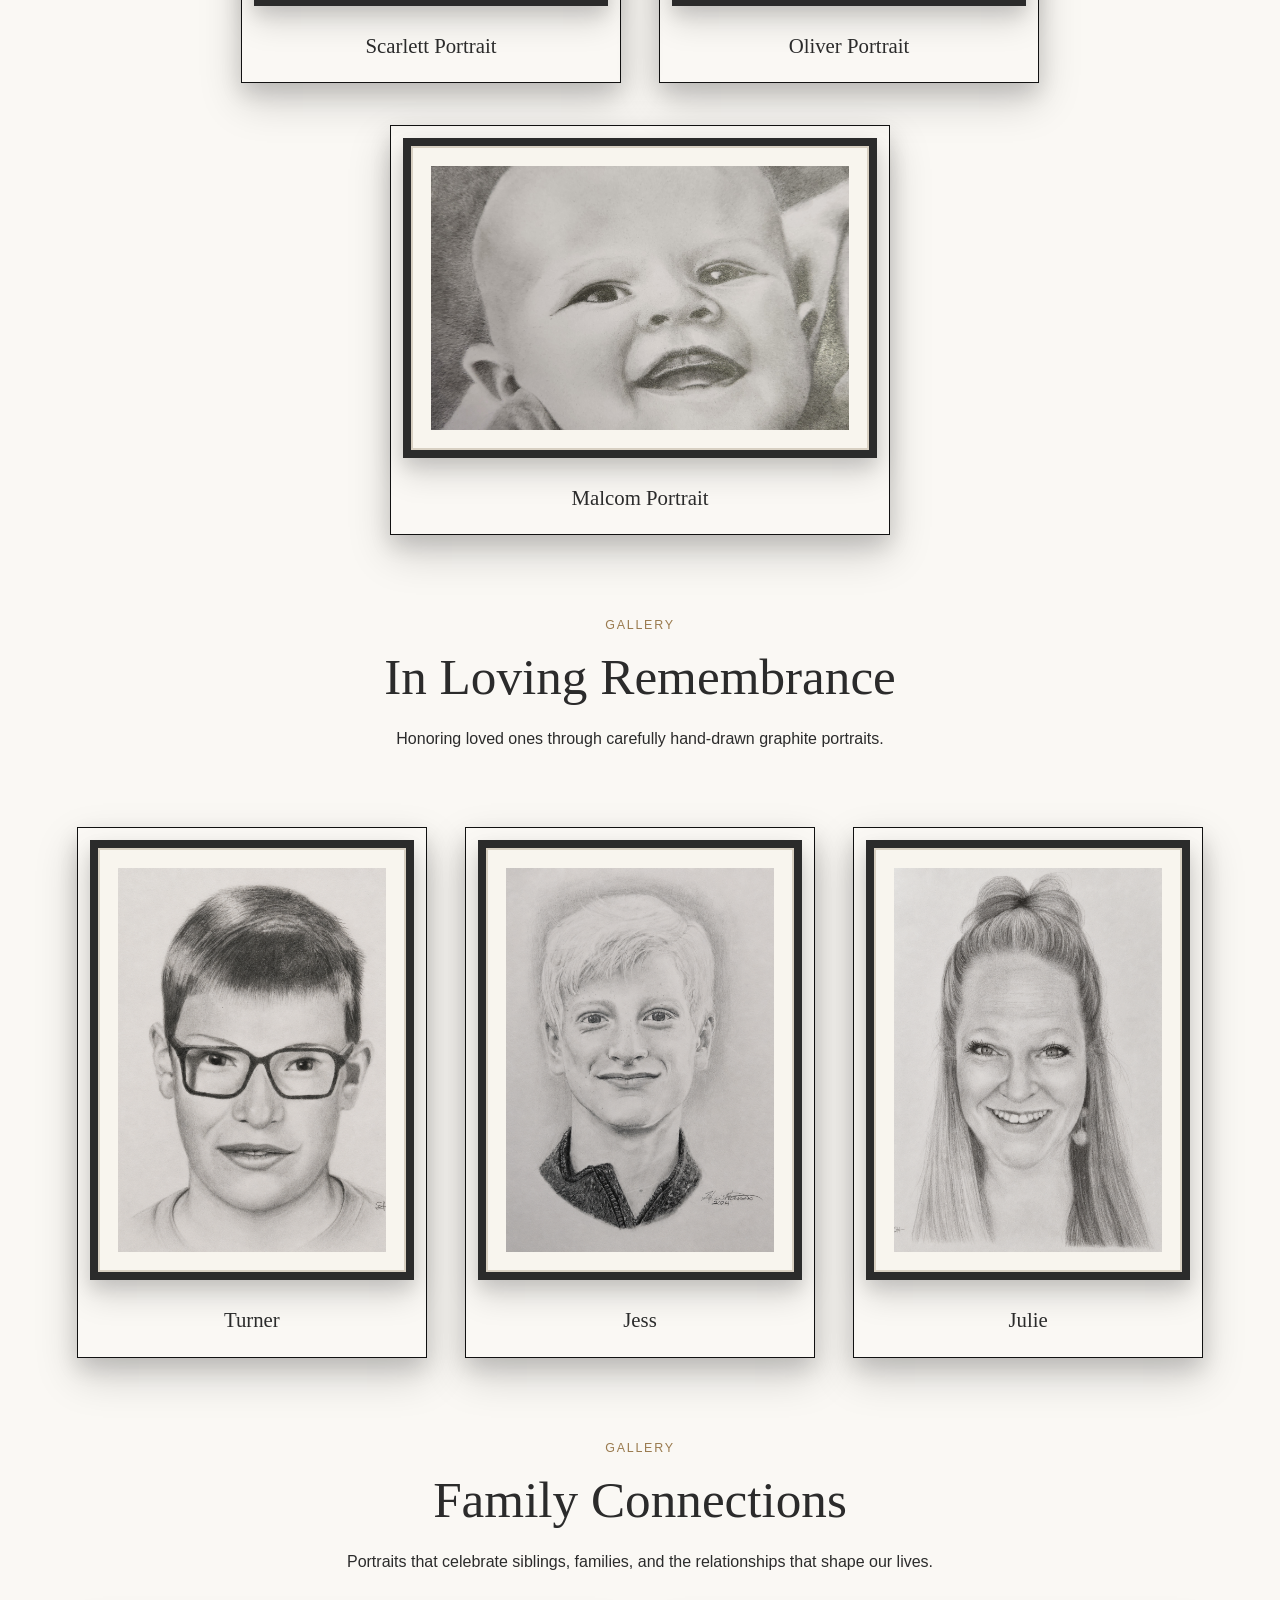
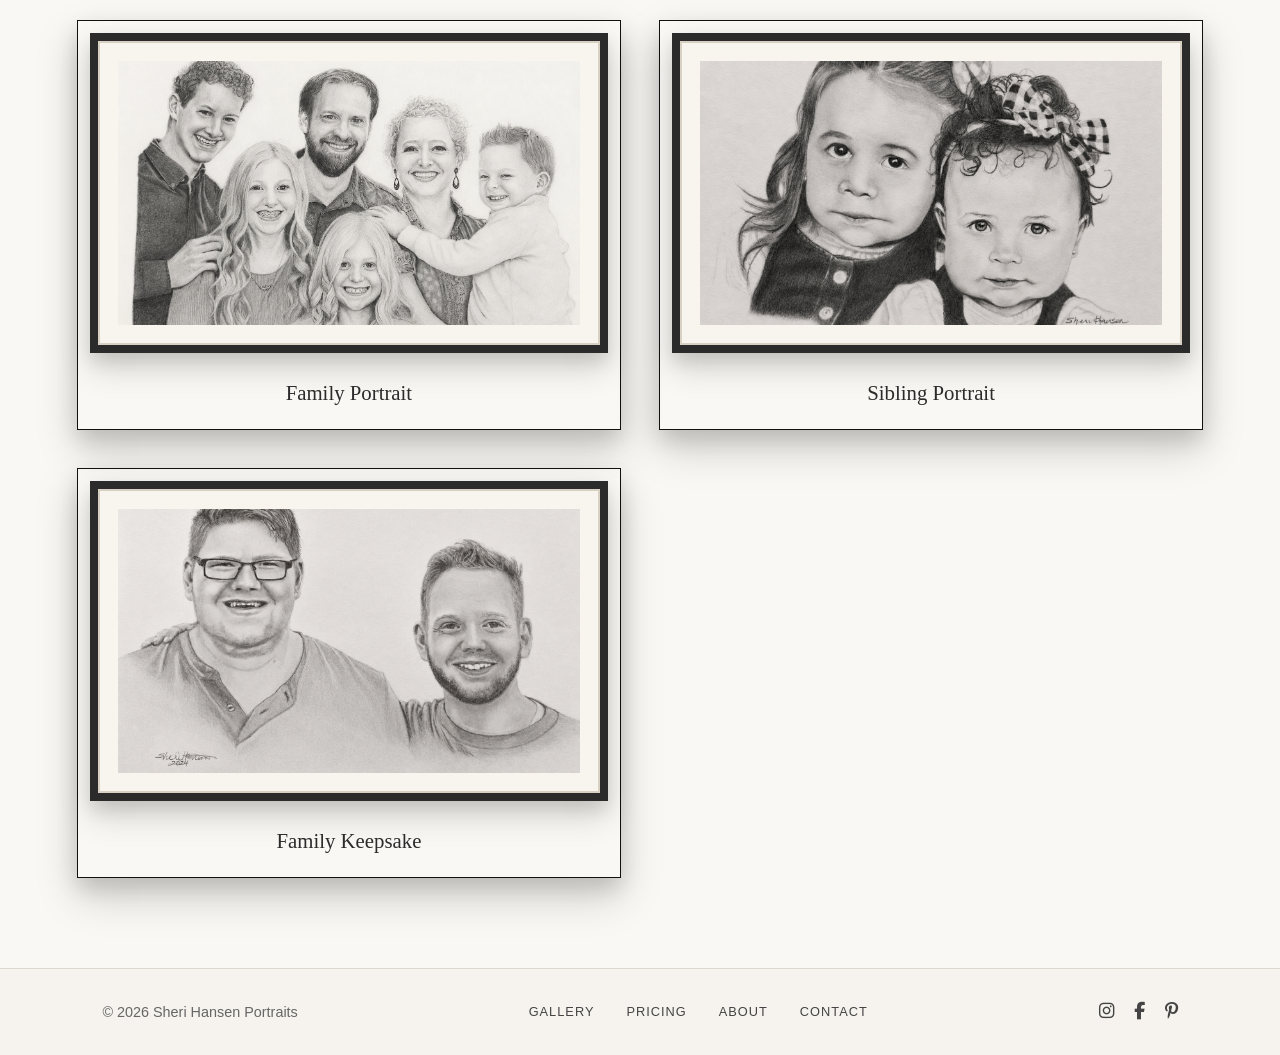
==== commit 91f9d49f: "update footer add icons" ====
--- a/gallery.html
+++ b/gallery.html
@@ -5,6 +5,10 @@
     <meta name="viewport" content="width=device-width, initial-scale=1.0" />
     <title>Sheri Hansen Portraits</title>
     <link rel="stylesheet" href="styles.css" />
+    <link
+      rel="stylesheet"
+      href="https://cdnjs.cloudflare.com/ajax/libs/font-awesome/6.5.2/css/all.min.css"
+    />
   </head>
 
   <body>
@@ -12,8 +16,8 @@
       <a href="index.html" class="logo">Sheri Hansen Portraits</a>
 
       <nav class="nav">
-        <a href="Index.html">Home</a>
-        <a href="Index.html#process">Commission</a>
+        <a href="index.html">Home</a>
+        <a href="index.html#process">Commission</a>
         <a href="index.html#pricing">Pricing</a>
         <a href="index.html#about">About</a>
         <a href="index.html#contact" class="nav-button">Request a Portrait</a>
@@ -241,5 +245,41 @@
         </section>
       </section>
     </main>
+    <footer class="site-footer">
+      <div class="footer-copyright">© 2026 Sheri Hansen Portraits</div>
+
+      <nav class="footer-nav">
+        <a href="gallery.html">Gallery</a>
+        <a href="#pricing">Pricing</a>
+        <a href="#about">About</a>
+        <a href="#contact">Contact</a>
+      </nav>
+
+      <div class="footer-social">
+        <a
+          href="https://instagram.com/YOURUSERNAME"
+          target="_blank"
+          aria-label="Instagram"
+        >
+          <i class="fa-brands fa-instagram"></i>
+        </a>
+
+        <a
+          href="https://facebook.com/YOURUSERNAME"
+          target="_blank"
+          aria-label="Facebook"
+        >
+          <i class="fa-brands fa-facebook-f"></i>
+        </a>
+
+        <a
+          href="https://pinterest.com/YOURUSERNAME"
+          target="_blank"
+          aria-label="Pinterest"
+        >
+          <i class="fa-brands fa-pinterest-p"></i>
+        </a>
+      </div>
+    </footer>
   </body>
 </html>
--- a/styles.css
+++ b/styles.css
@@ -486,43 +486,61 @@
 /* ======================================
      FOOTER
   ====================================== */
+/* ==========================
+   FOOTER
+========================== */
 
 .site-footer {
-  background: #f8f6f2;
-  padding: 3rem 1rem;
-  text-align: center;
-  border-top: 1px solid #e5e0d8;
-}
-
-.footer-content {
-  max-width: 800px;
-  margin: 0 auto;
-}
-
-.site-footer h3 {
-  margin-bottom: 0.75rem;
-}
-
-.site-footer p {
-  margin-bottom: 1rem;
+  display: flex;
+  justify-content: space-between;
+  align-items: center;
+
+  padding: 28px 8%;
+
+  background-color: #f6f3ee;
+  border-top: 1px solid #ddd8cd;
+
+  font-size: 0.9rem;
+}
+
+.footer-copyright {
+  color: #666;
 }
 
 .footer-nav {
   display: flex;
-  justify-content: center;
-  gap: 1.5rem;
-  flex-wrap: wrap;
-  margin: 1.5rem 0;
-}
-
-.footer-nav a,
-.footer-contact a {
+  gap: 2rem;
+}
+
+.footer-nav a {
   text-decoration: none;
-}
-
-.copyright {
-  font-size: 0.9rem;
-  opacity: 0.7;
+  color: #444;
+  letter-spacing: 1px;
+  text-transform: uppercase;
+  font-size: 0.8rem;
+
+  transition: color 0.25s ease;
+}
+
+.footer-nav a:hover {
+  color: #b08b4f;
+}
+
+.footer-social {
+  display: flex;
+  gap: 1.25rem;
+}
+
+.footer-social a {
+  color: #444;
+  font-size: 1.1rem;
+
+  transition: color 0.25s ease, transform 0.25s ease;
+}
+
+.footer-social a:hover {
+  color: #b08b4f;
+  transform: translateY(-2px);
 }
 /* ======================================
      RESPONSIVE
@@ -563,3 +581,12 @@
     transform: none;
   }
 }
+/* ======================================
+     Thank you Page
+  ====================================== */
+.thank-you-image {
+  max-width: 250px;
+  width: 100%;
+  margin-bottom: 2rem;
+  box-shadow: 0 10px 30px rgba(0, 0, 0, 0.08);
+}
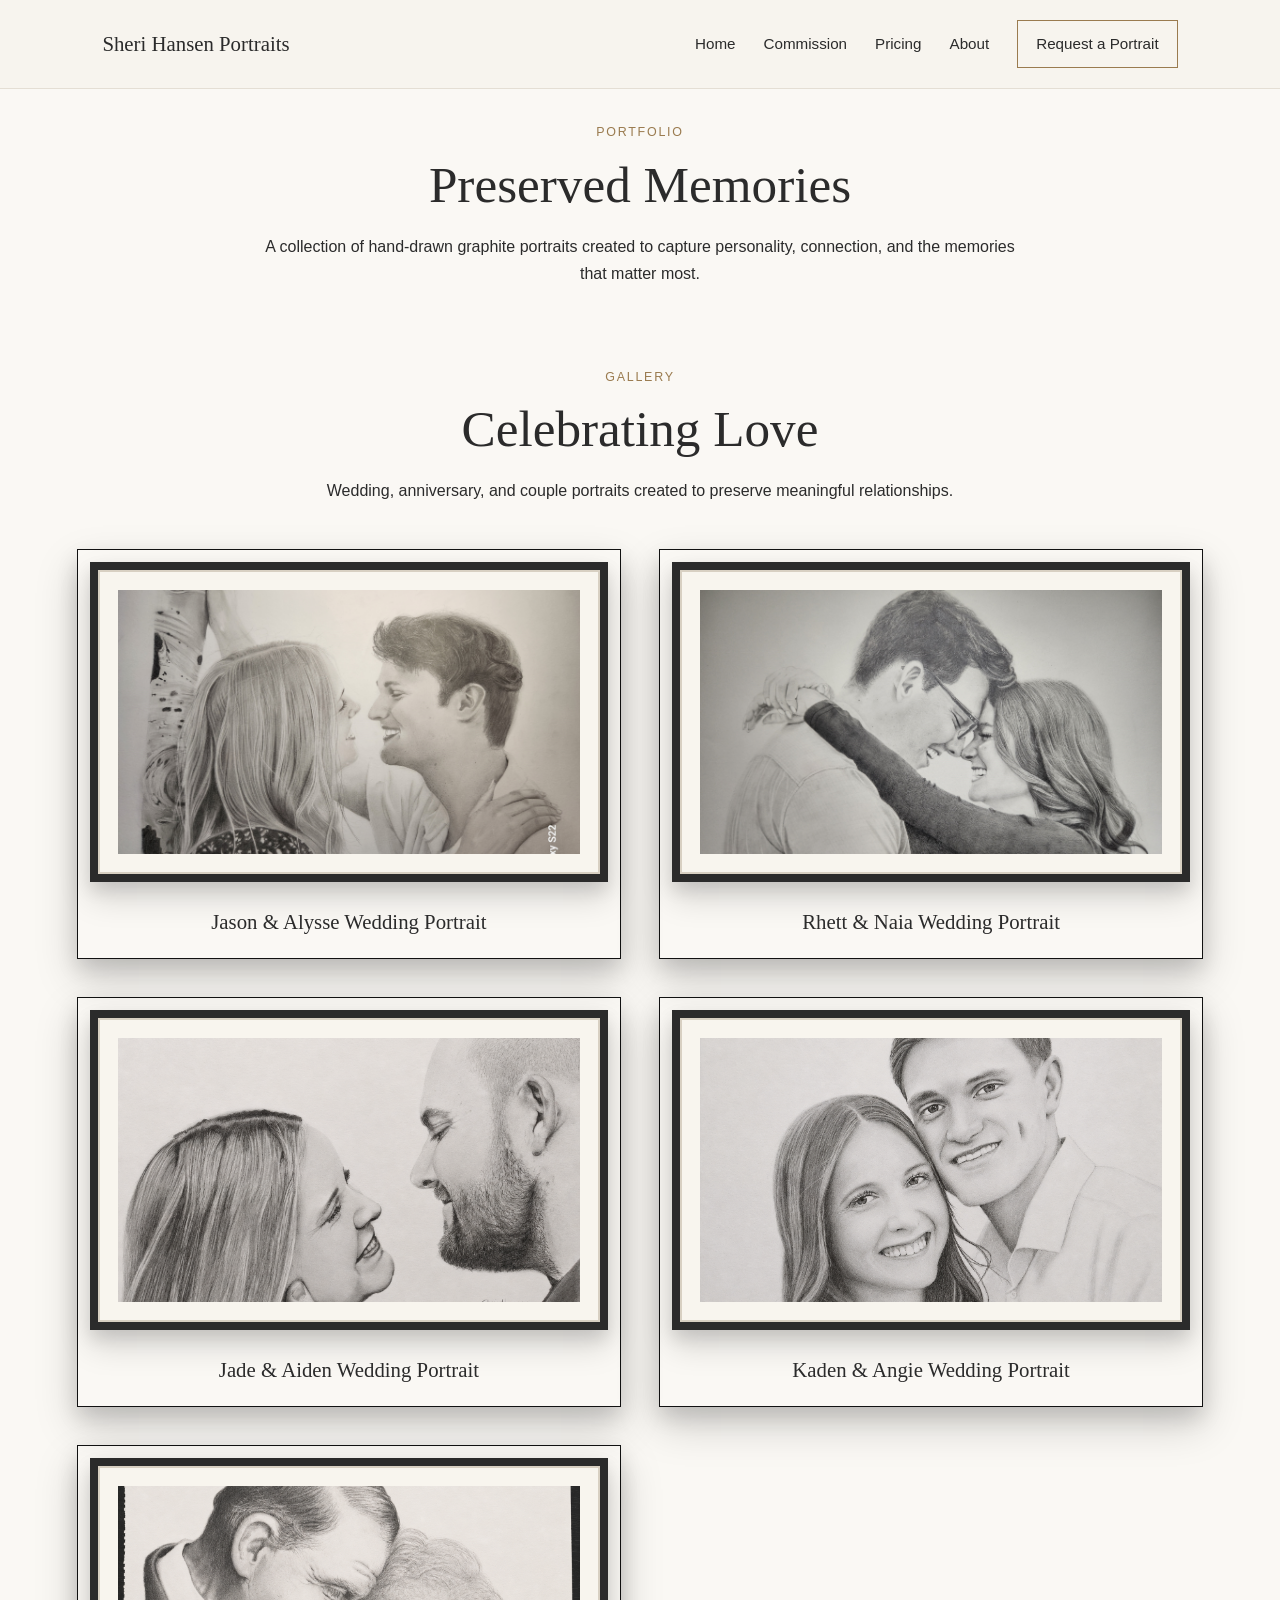
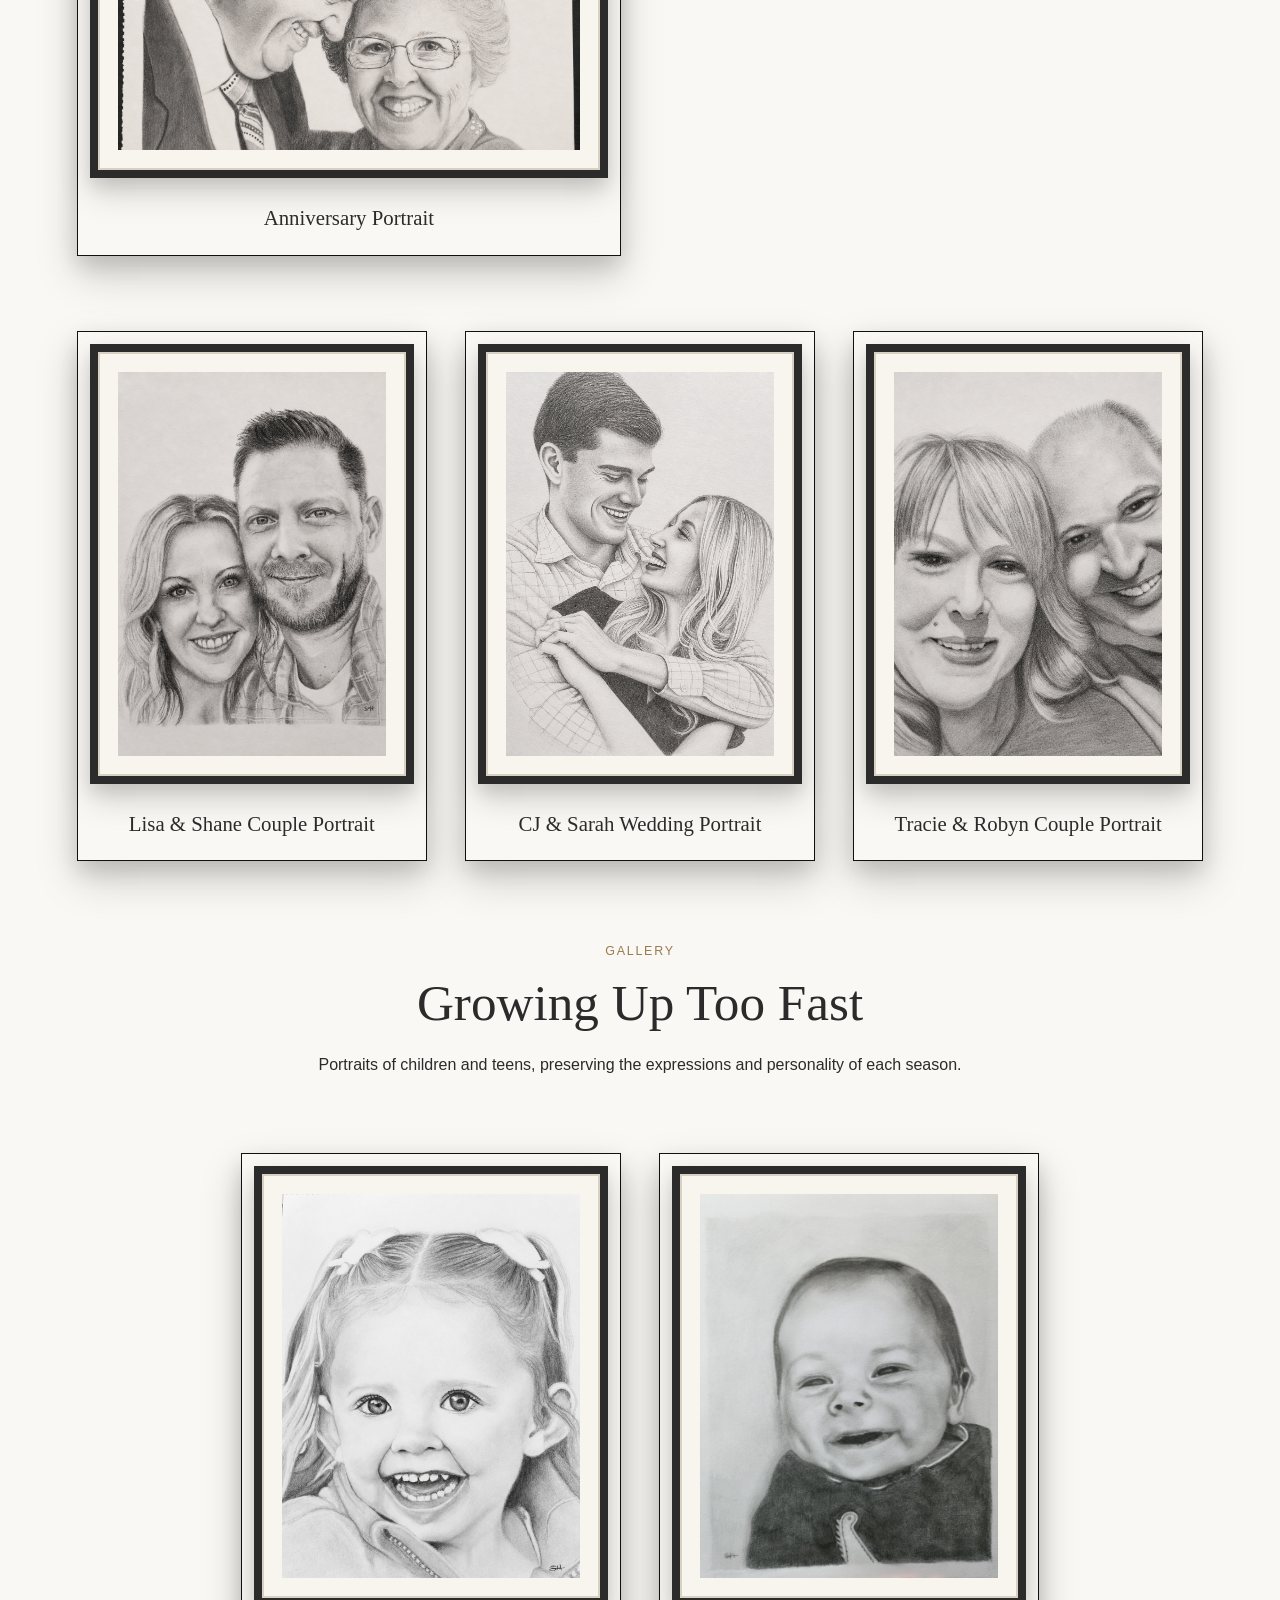
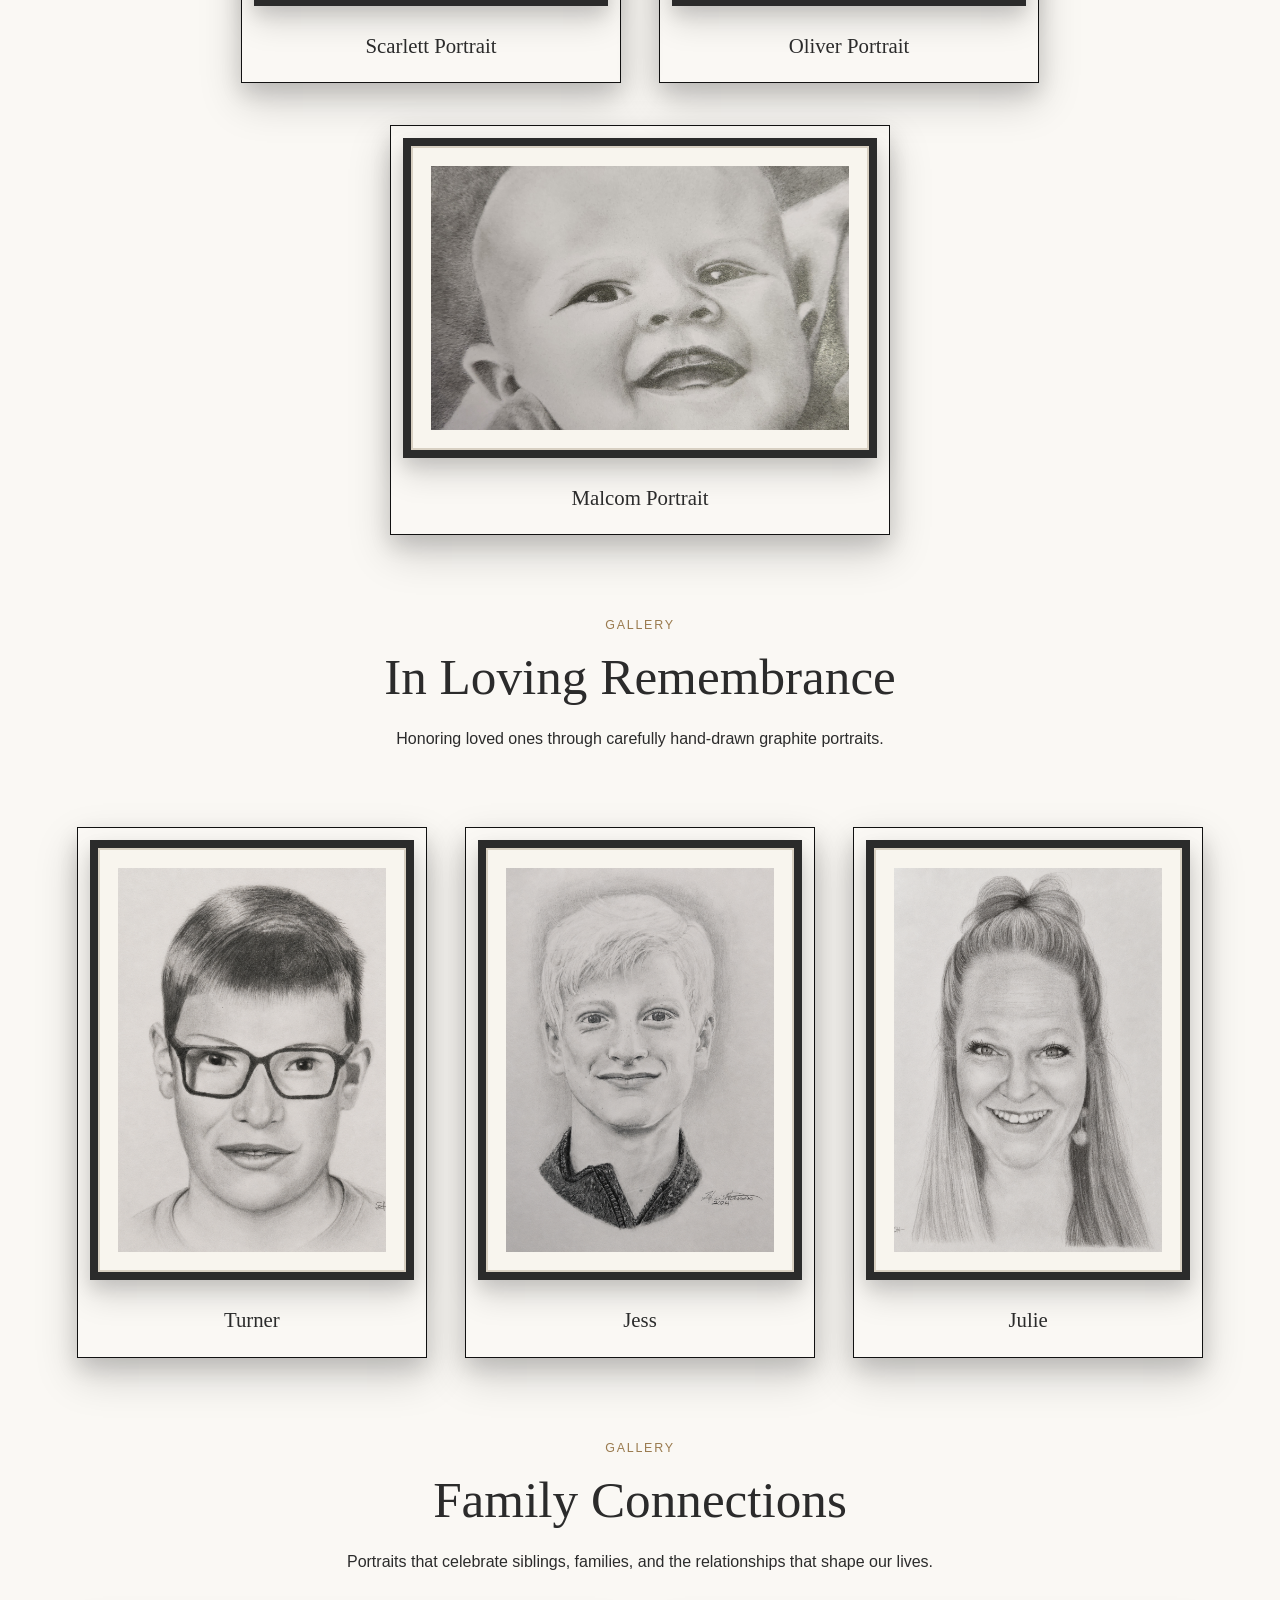
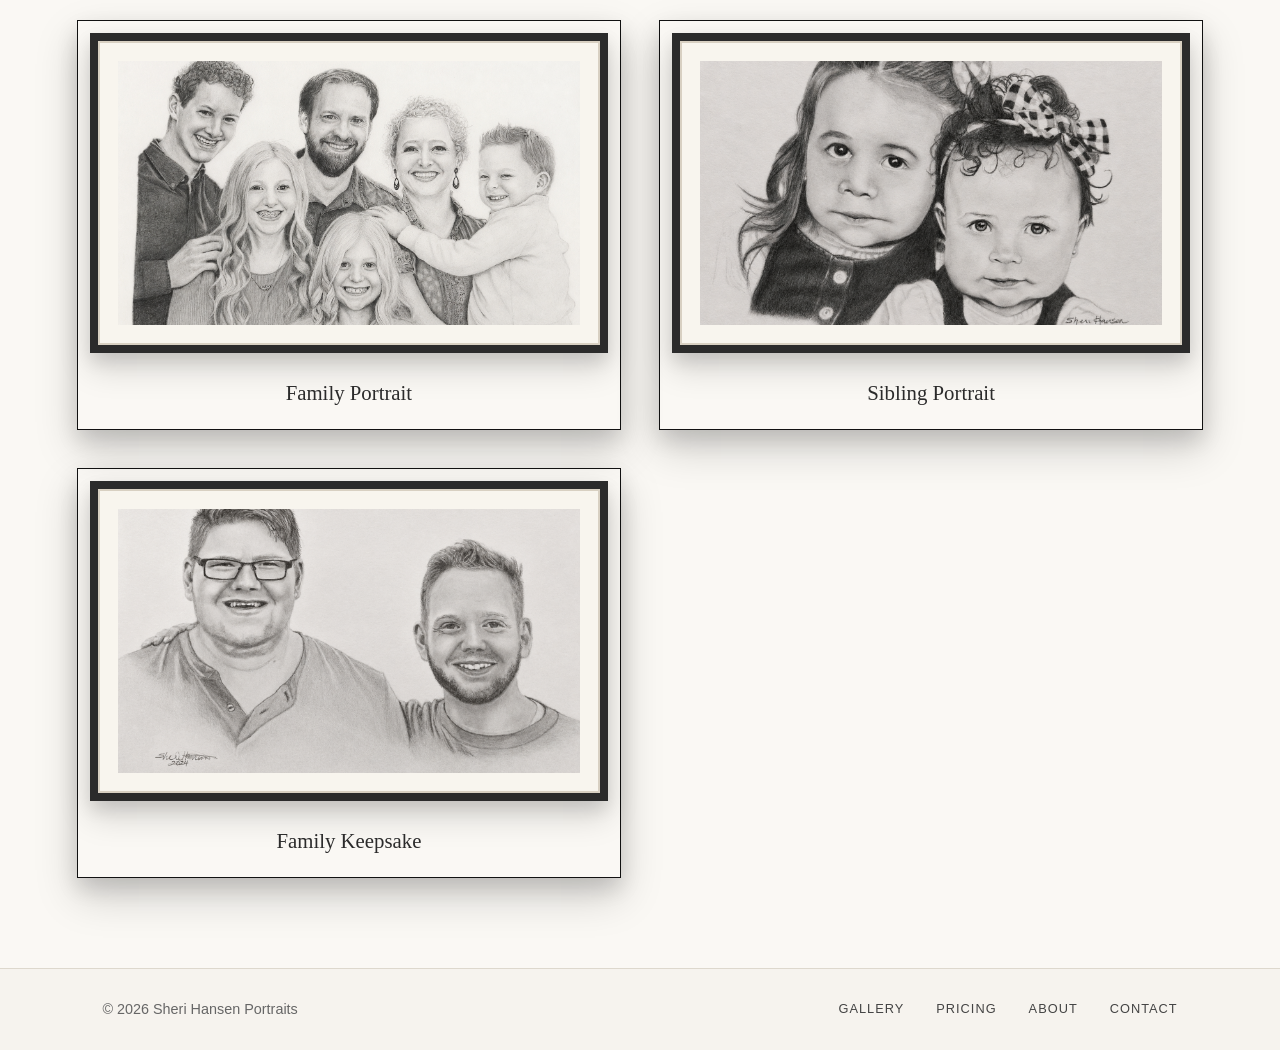
==== commit dcf69e8d: "rmv social media links" ====
--- a/gallery.html
+++ b/gallery.html
@@ -255,7 +255,7 @@
         <a href="#contact">Contact</a>
       </nav>
 
-      <div class="footer-social">
+      <!-- <div class="footer-social">
         <a
           href="https://instagram.com/YOURUSERNAME"
           target="_blank"
@@ -279,7 +279,7 @@
         >
           <i class="fa-brands fa-pinterest-p"></i>
         </a>
-      </div>
+      </div> -->
     </footer>
   </body>
 </html>
--- a/styles.css
+++ b/styles.css
@@ -22,9 +22,21 @@
   box-sizing: border-box;
 }
 
-html {
-  scroll-behavior: smooth;
-}
+/* .about {
+    display: flex;
+    align-items: center;
+    gap: 4rem;
+}
+
+.about-image {
+    flex: 0 0 350px;
+}
+
+.about-image img {
+    width: 100%;
+    height: auto;
+    display: block;
+} */
 
 body {
   margin: 0;
@@ -200,6 +212,8 @@
 .about img {
   aspect-ratio: 4 / 5;
   object-fit: cover;
+
+  width: 300px;
 }
 
 /* ======================================
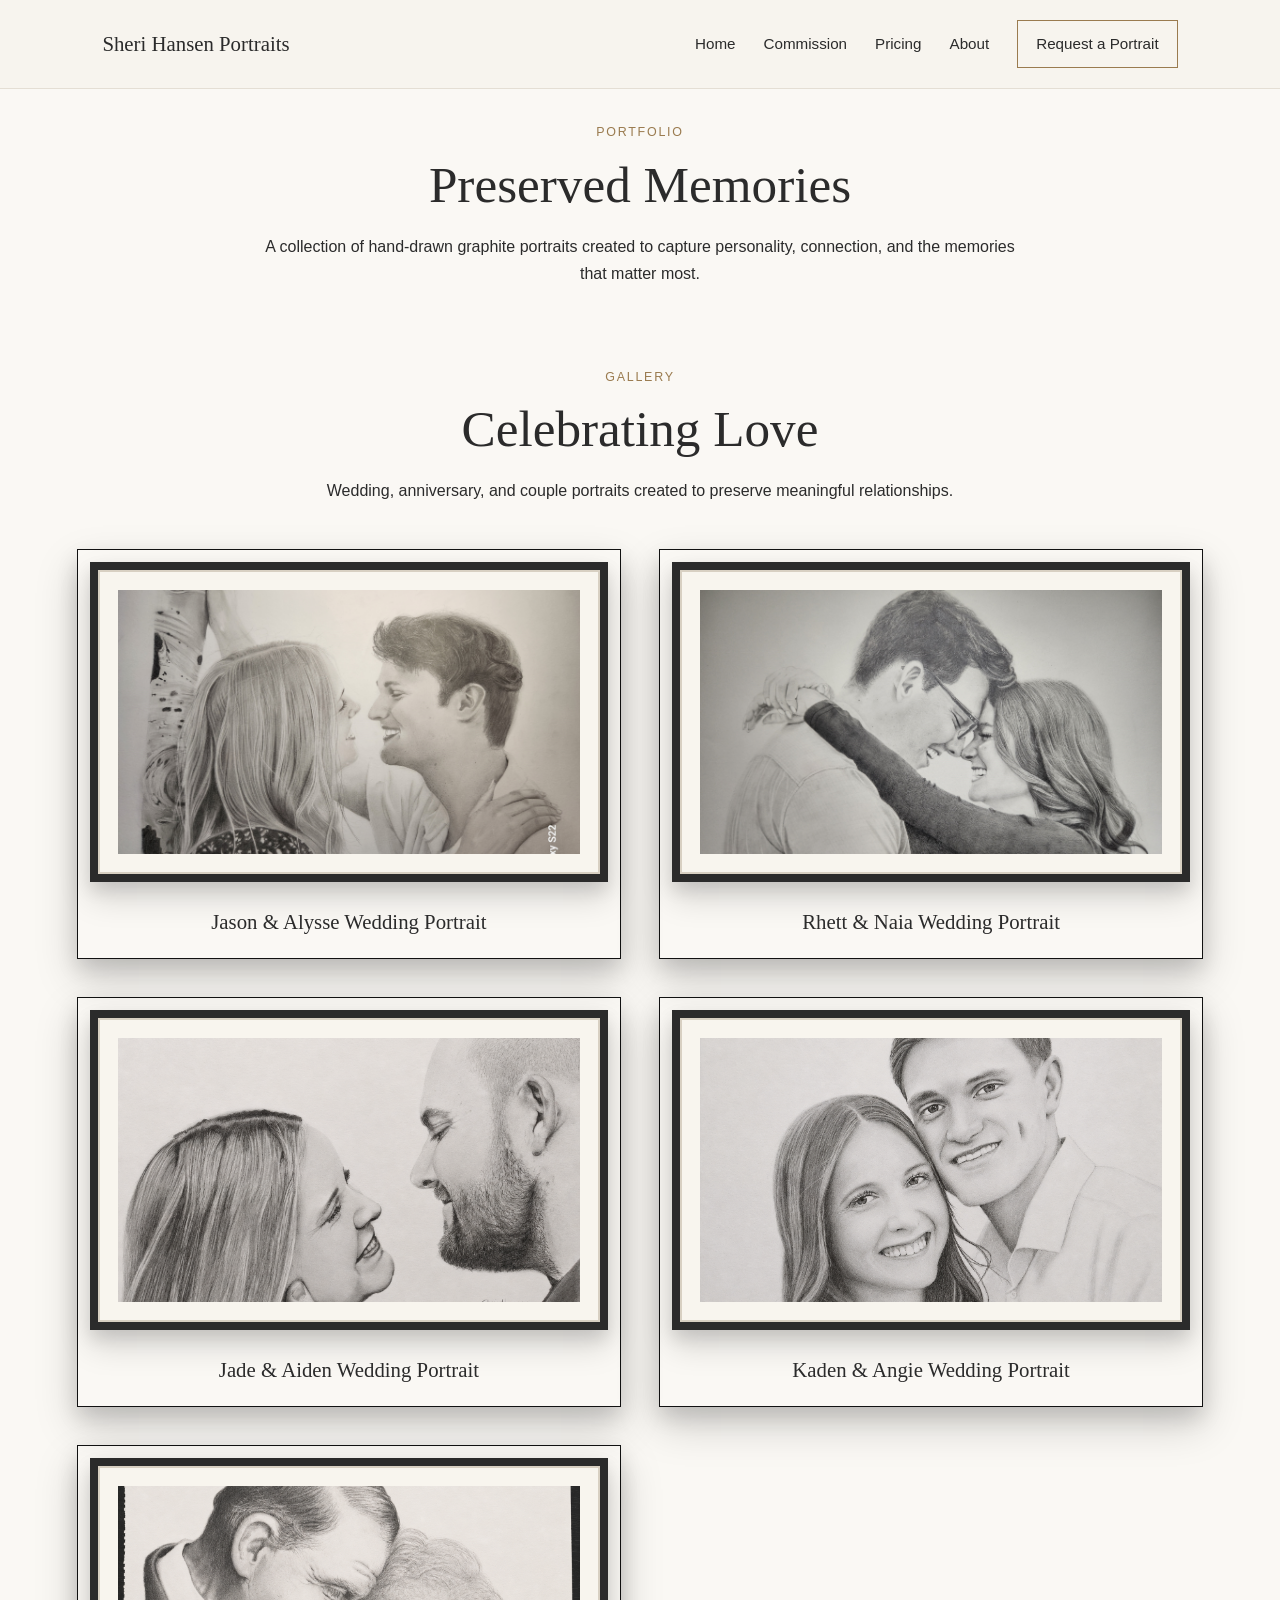
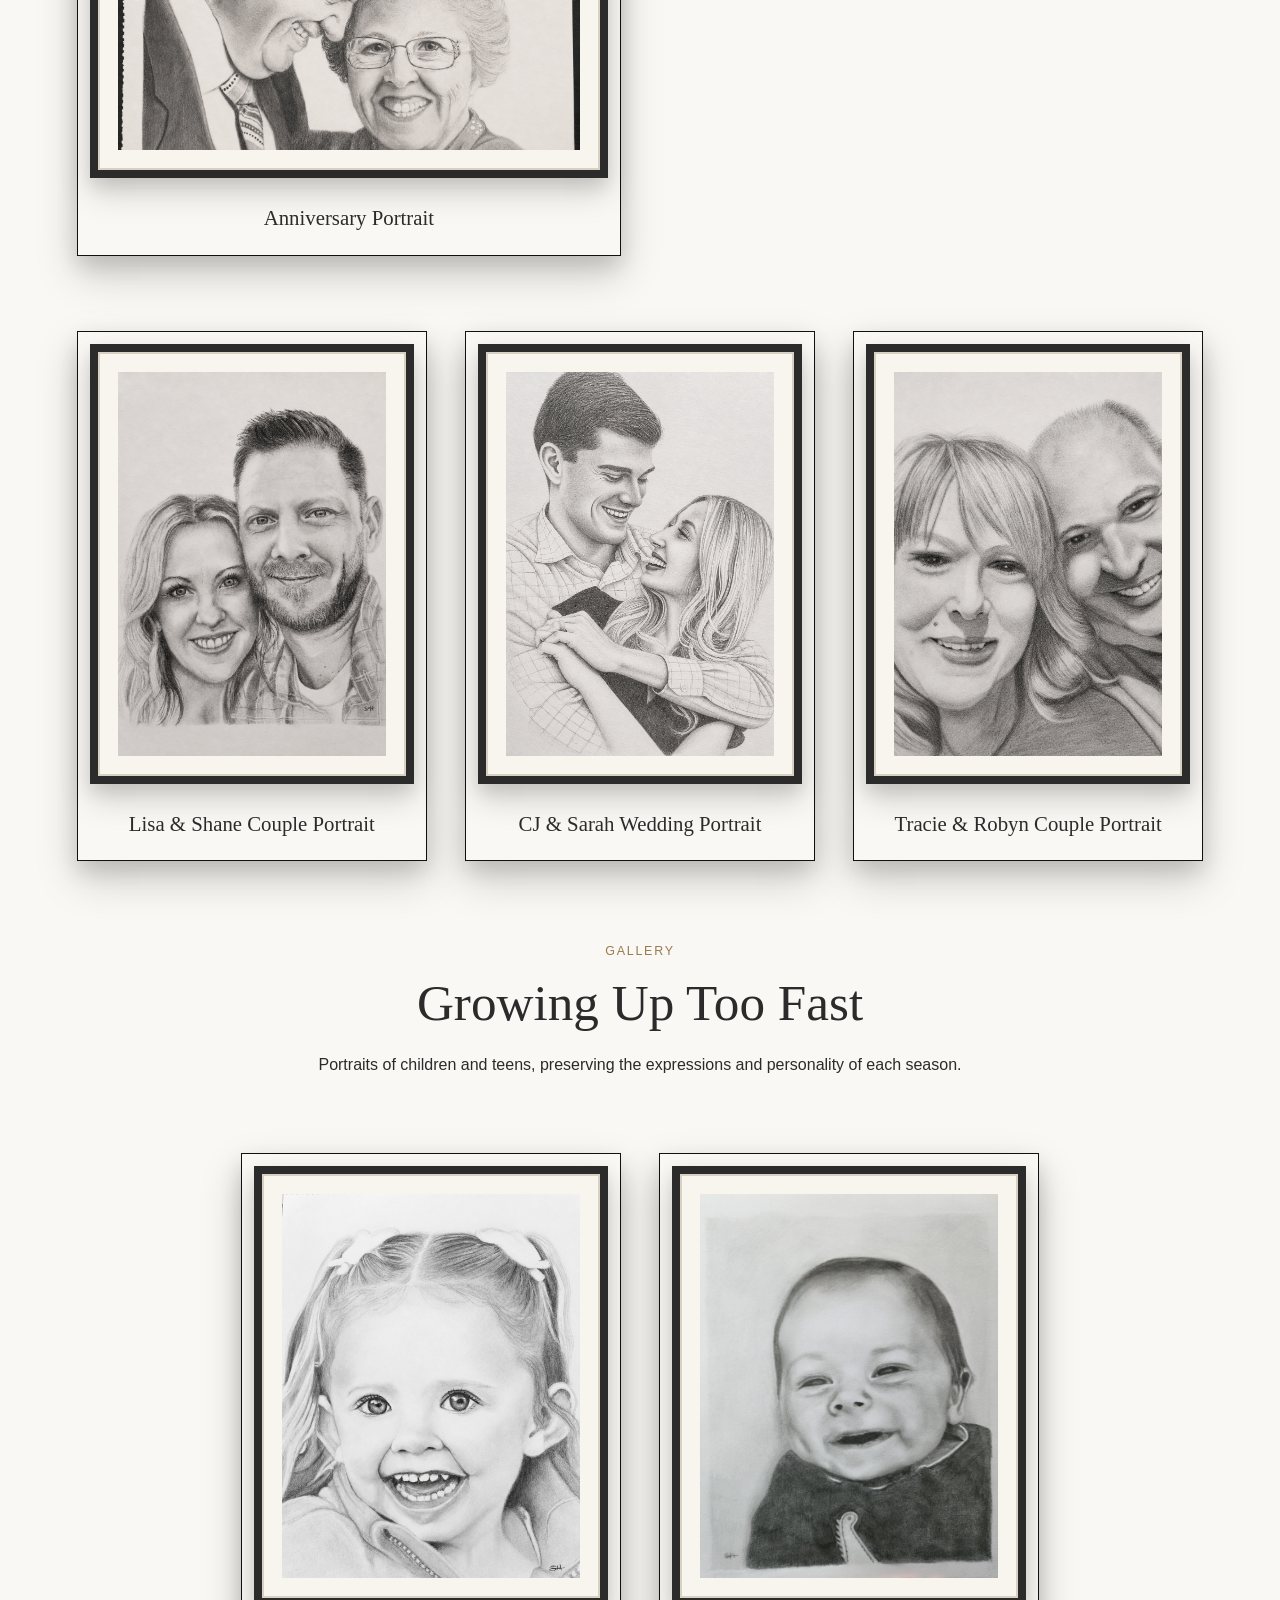
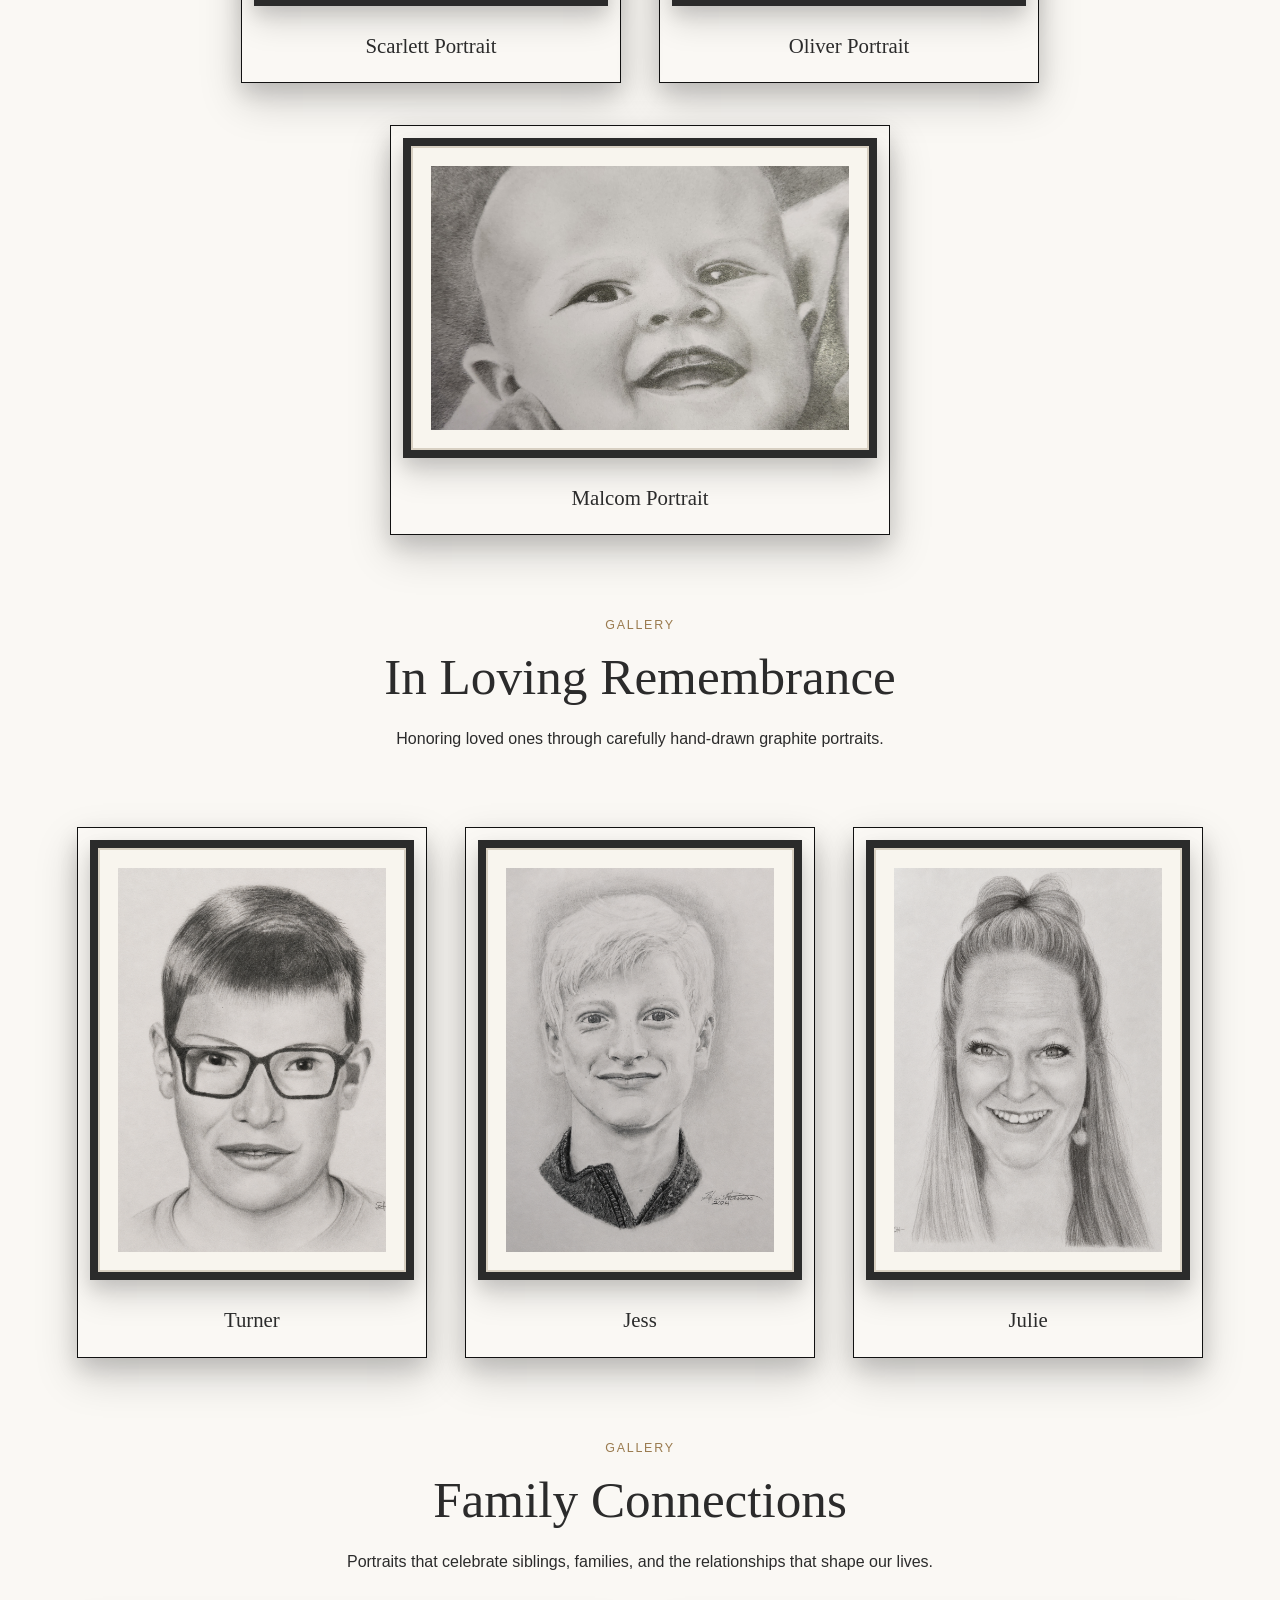
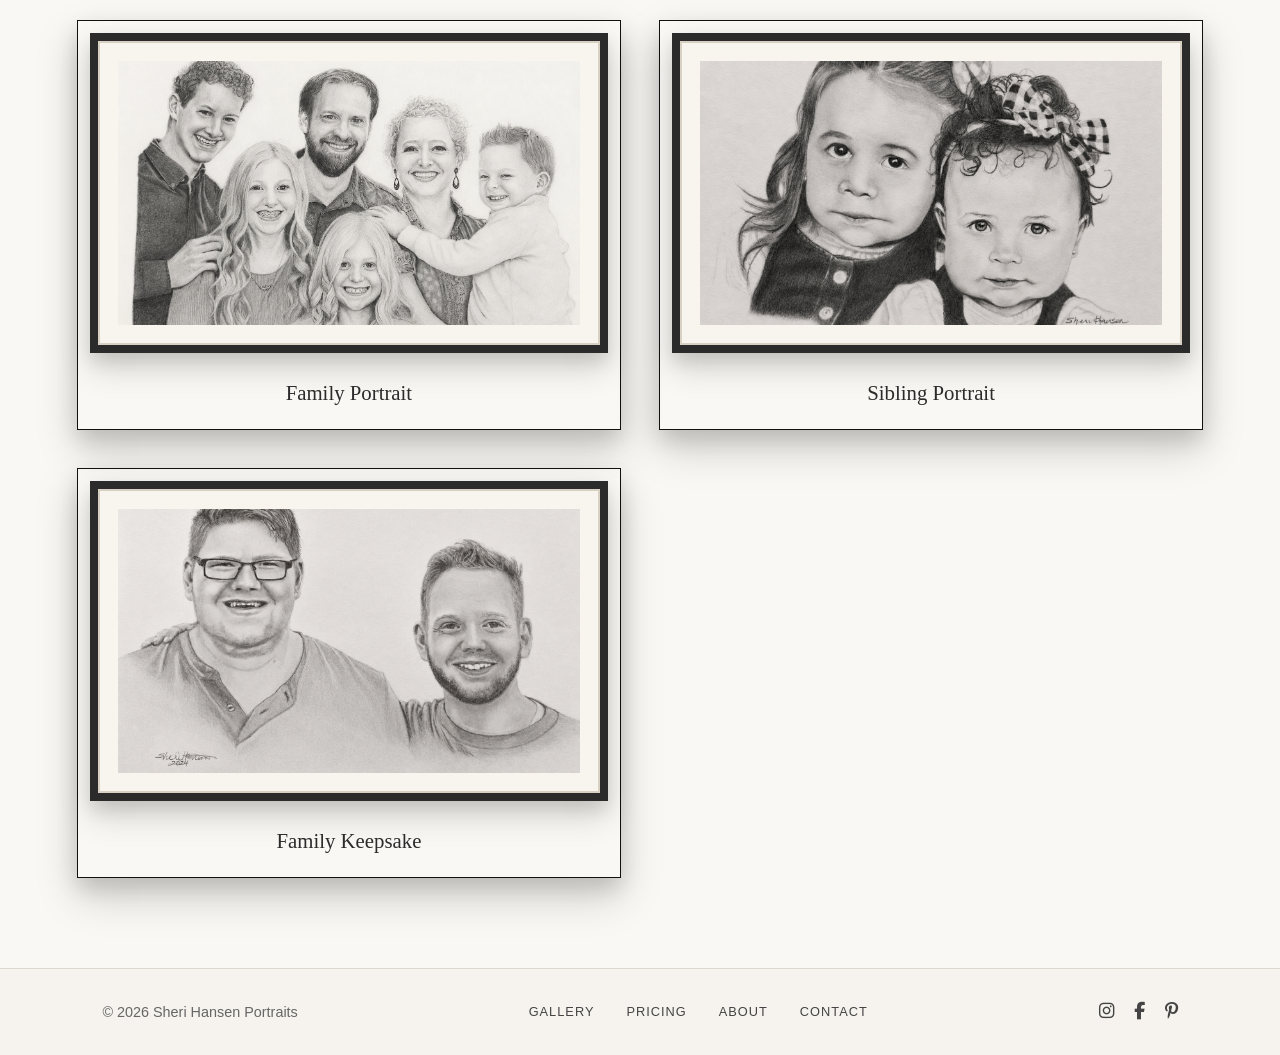
==== commit c1217f6f: "connect facebook and instagram acct" ====
--- a/gallery.html
+++ b/gallery.html
@@ -246,40 +246,42 @@
       </section>
     </main>
     <footer class="site-footer">
-      <div class="footer-copyright">© 2026 Sheri Hansen Portraits</div>
-
-      <nav class="footer-nav">
-        <a href="gallery.html">Gallery</a>
-        <a href="#pricing">Pricing</a>
-        <a href="#about">About</a>
-        <a href="#contact">Contact</a>
-      </nav>
-
-      <!-- <div class="footer-social">
-        <a
-          href="https://instagram.com/YOURUSERNAME"
-          target="_blank"
-          aria-label="Instagram"
-        >
-          <i class="fa-brands fa-instagram"></i>
-        </a>
-
-        <a
-          href="https://facebook.com/YOURUSERNAME"
-          target="_blank"
-          aria-label="Facebook"
-        >
-          <i class="fa-brands fa-facebook-f"></i>
-        </a>
-
-        <a
-          href="https://pinterest.com/YOURUSERNAME"
-          target="_blank"
-          aria-label="Pinterest"
-        >
-          <i class="fa-brands fa-pinterest-p"></i>
-        </a>
-      </div> -->
+        <div class="footer-copyright">© 2026 Sheri Hansen Portraits</div>
+  
+        <nav class="footer-nav">
+          <a href="gallery.html">Gallery</a>
+          <a href="#pricing">Pricing</a>
+          <a href="#about">About</a>
+          <a href="#contact">Contact</a>
+        </nav>
+  
+        <div class="footer-social">
+          <a
+            href="https://instagram.com/sherihansenfineart"
+            target="_blank"
+            aria-label="Instagram"
+          >
+            <i class="fa-brands fa-instagram"></i>
+          </a>
+  
+          <a
+            href="https://www.facebook.com/SheriHansenFineArt"
+            target="_blank"
+            aria-label="Facebook"
+          >
+            <i class="fa-brands fa-facebook-f"></i>
+          </a>
+  
+          <a
+            href="https://pinterest.com/YOURUSERNAME"
+            target="_blank"
+            aria-label="Pinterest"
+          >
+            <i class="fa-brands fa-pinterest-p"></i>
+          </a>
+        </div>
+        
+      </footer>
     </footer>
   </body>
 </html>
--- a/styles.css
+++ b/styles.css
@@ -289,6 +289,19 @@
 }
 
 /* Framed Artwork */
+.framing-option {
+  margin-top: 1.25rem;
+  padding-top: 1rem;
+  border-top: 1px solid #ddd8cd;
+}
+
+.framing-option p {
+  margin: 0.35rem 0;
+}
+
+.framing-option strong {
+  color: #3b3731;
+}
 .art-frame:hover {
   transform: translateY(-6px) scale(1.02);
 }
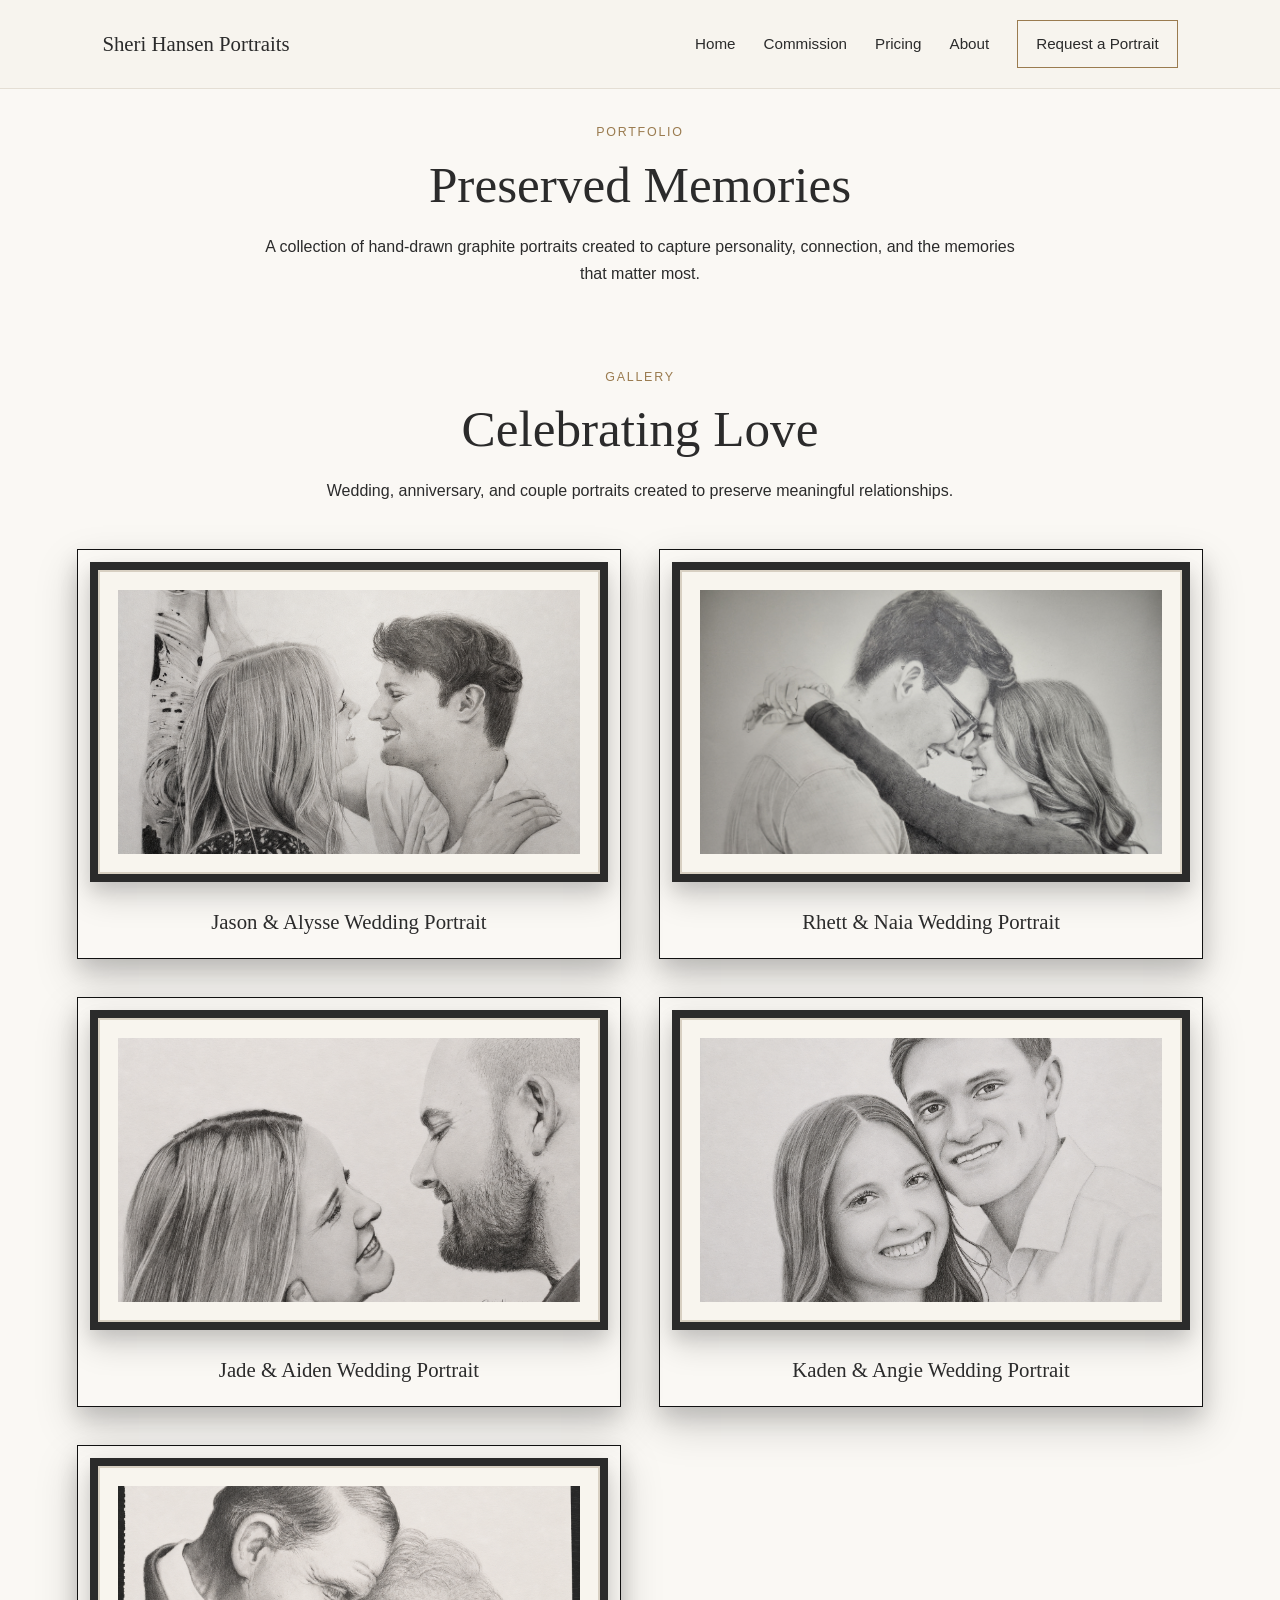
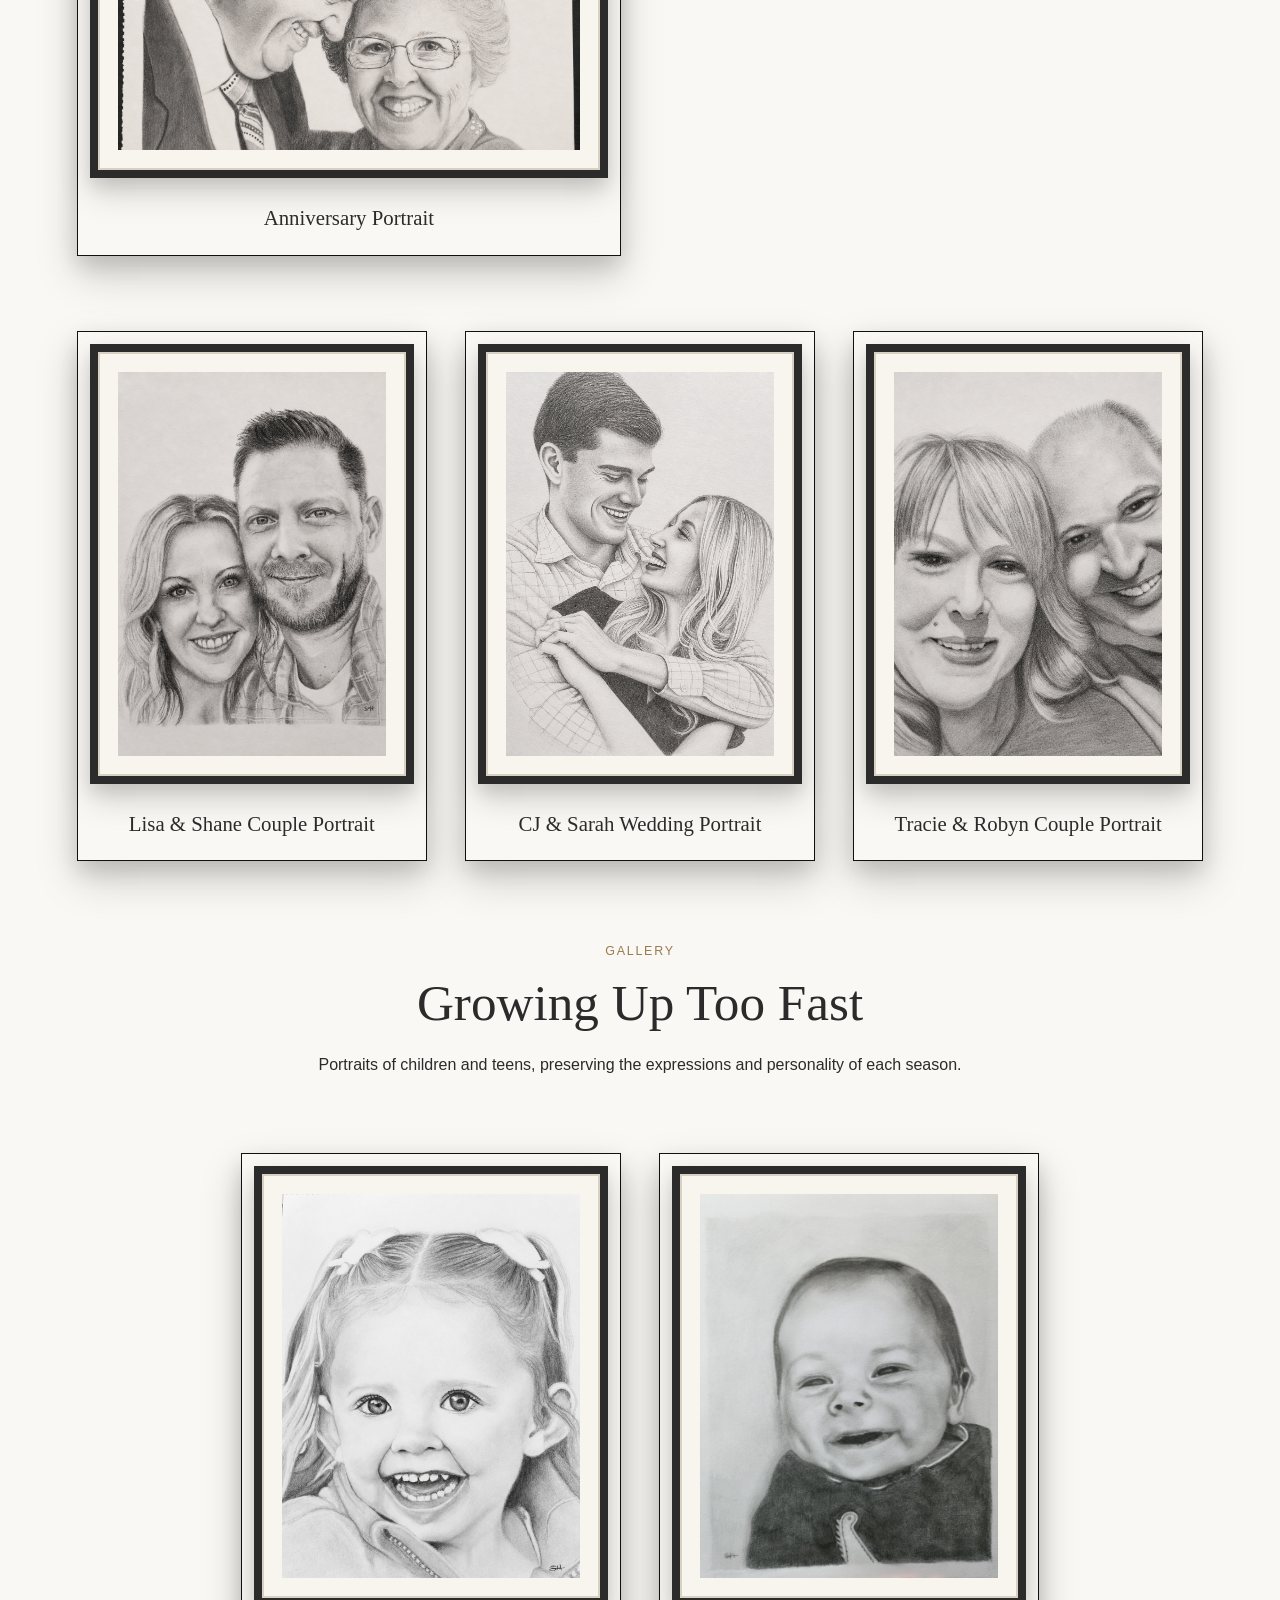
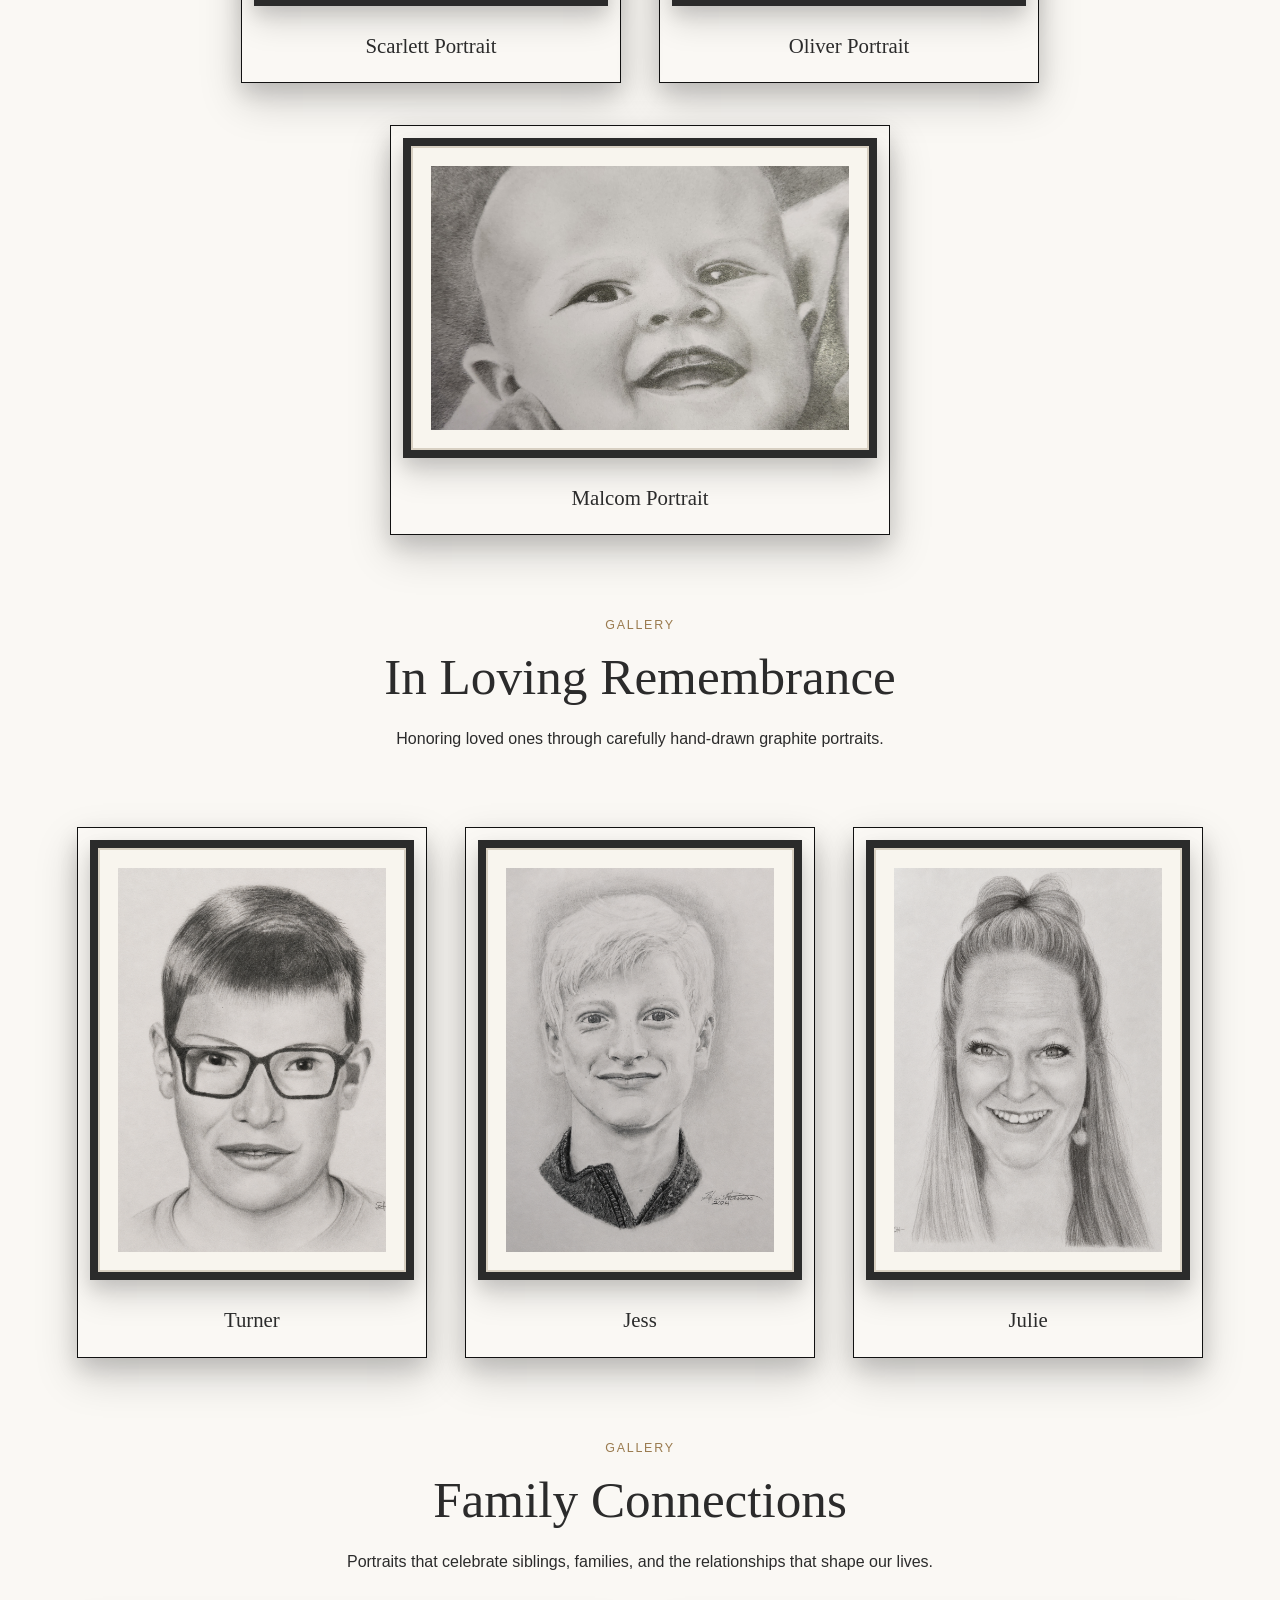
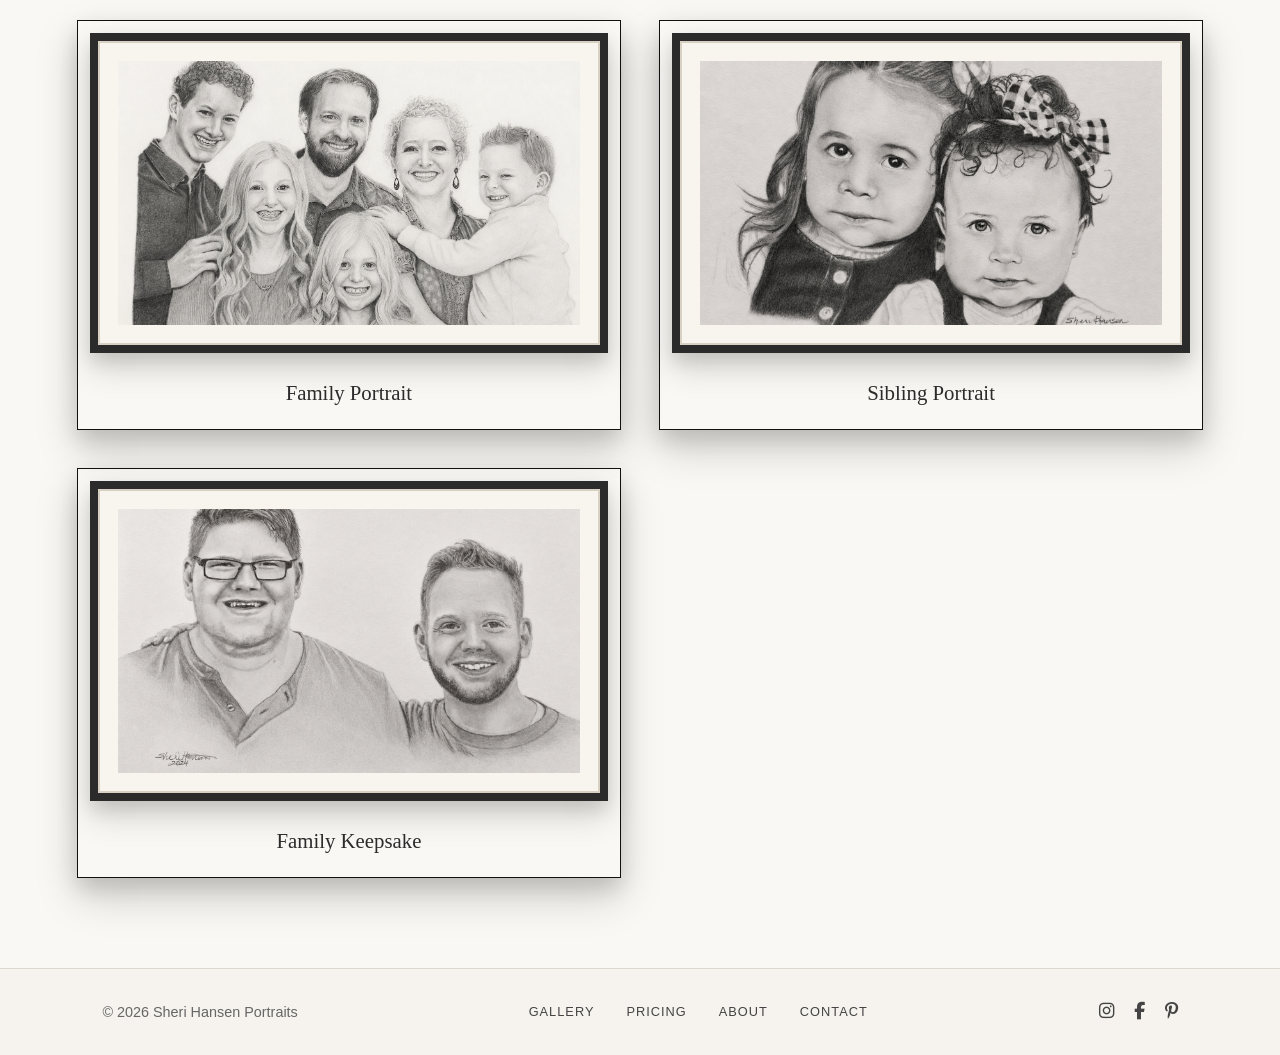
==== commit e4a1faf9: "update alysse gallery image to remove watermark" ====
--- a/gallery.html
+++ b/gallery.html
@@ -51,7 +51,7 @@
             <figure class="landscape">
               <div class="art-frame">
                 <img
-                  src="images/digitallyFinalized/alysse&jasonFinal.jpg"
+                  src="images/digitallyFinalized/Alysse&Jason.png"
                   alt="Wedding graphite portrait"
                 />
               </div>
